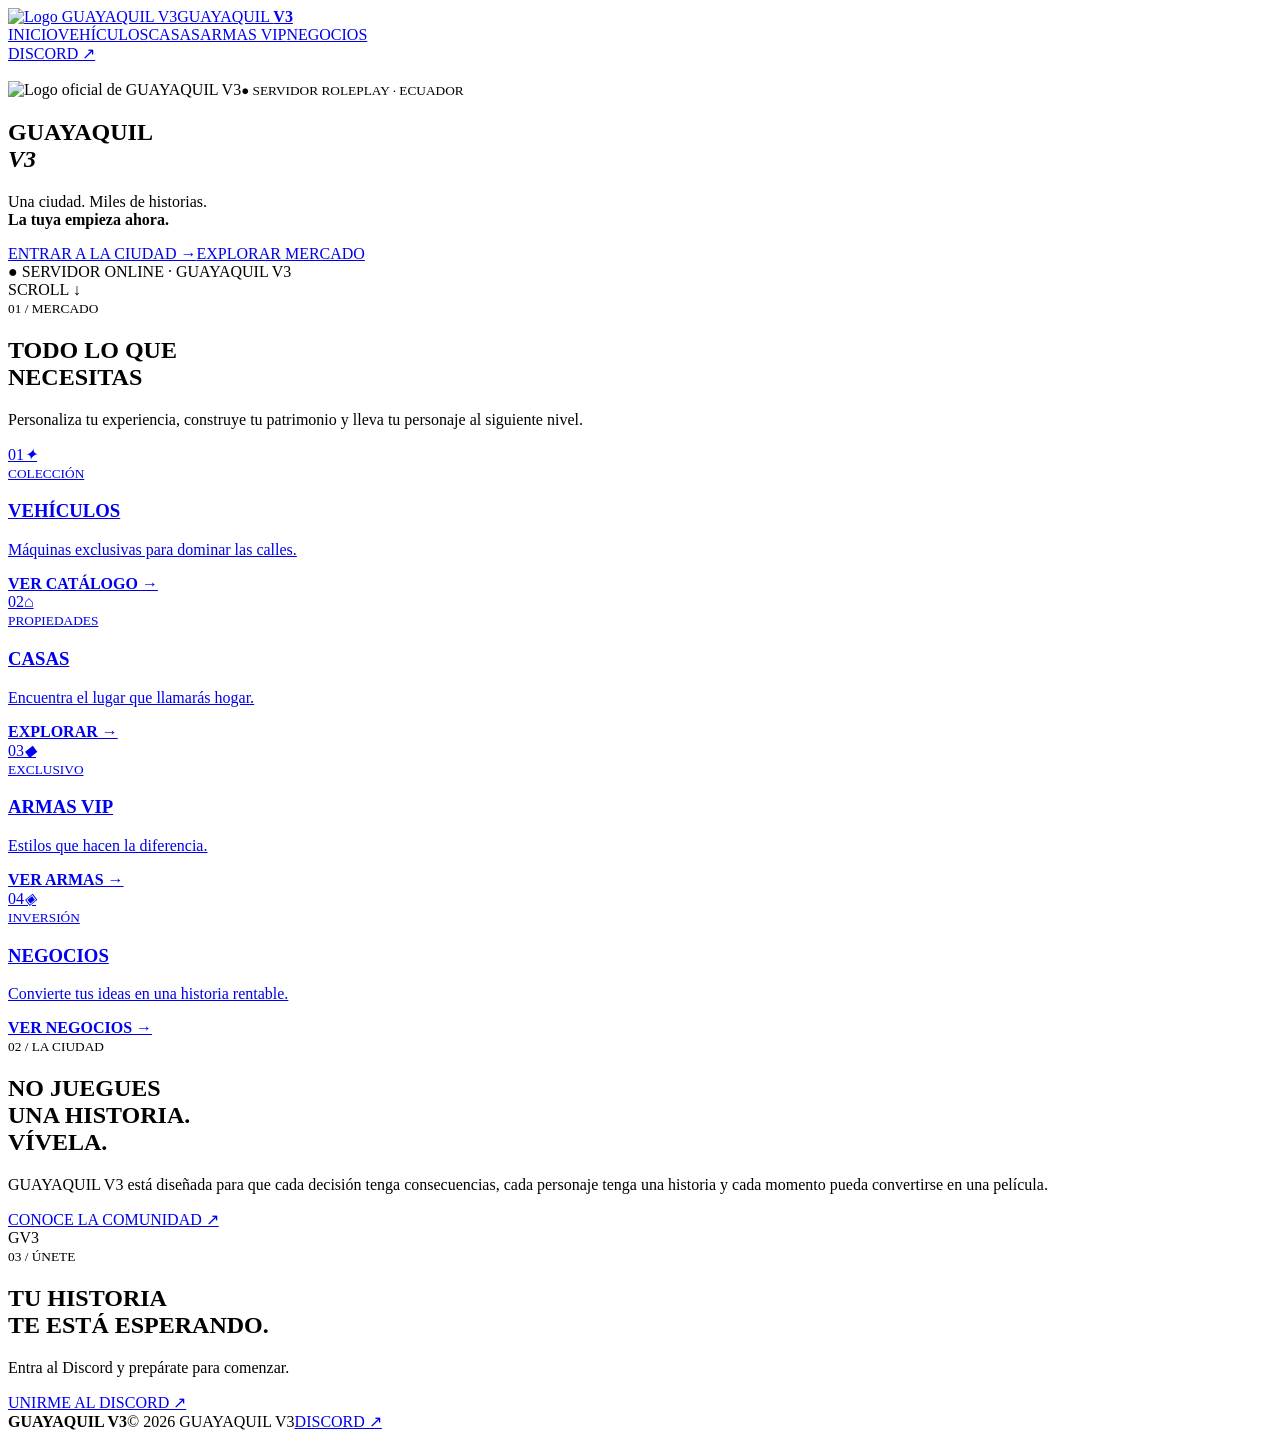
==== index.html @ 87df8e08 "Add files via upload" ====
<!doctype html><html lang="es"><head><meta charset="utf-8"><meta name="viewport" content="width=device-width,initial-scale=1"><title>GUAYAQUIL V3 — Tu historia comienza aquí</title><link rel="stylesheet" href="css/style.css"></head><body>
<header class="nav"><a class="logo" href="index.html"><img src="assets/guayaquilv3logo.png" alt="Logo GUAYAQUIL V3"><span>GUAYAQUIL <b>V3</b></span></a><nav><a class="active" href="index.html">INICIO</a><a href="vehiculos.html">VEHÍCULOS</a><a href="casas.html">CASAS</a><a href="armas-vip.html">ARMAS VIP</a><a href="negocios.html">NEGOCIOS</a></nav><a class="discord" href="https://discord.gg/Q2Tde4Y6R" target="_blank">DISCORD ↗</a></header>
<section class="hero"><img class="heroBanner" src="assets/guayaquil-rp-banner.gif" alt="" aria-hidden="true"><div class="grid"></div><div class="orb o1"></div><div class="orb o2"></div><div class="city"><i></i><i></i><i></i></div><div class="heroText"><img class="heroLogo" src="assets/guayaquilv3logo.png" alt="Logo oficial de GUAYAQUIL V3"><small>● SERVIDOR ROLEPLAY · ECUADOR</small><h1>GUAYAQUIL<br><em>V3</em></h1><p>Una ciudad. Miles de historias.<br><strong>La tuya empieza ahora.</strong></p><div><a class="btn pink" href="https://discord.gg/Q2Tde4Y6R" target="_blank">ENTRAR A LA CIUDAD →</a><a class="btn" href="#mercado">EXPLORAR MERCADO</a></div><label>● SERVIDOR ONLINE · GUAYAQUIL V3</label></div><span class="scroll">SCROLL ↓</span></section>
<section class="market" id="mercado"><small>01 / MERCADO</small><div class="title"><h2>TODO LO QUE<br><b>NECESITAS</b></h2><p>Personaliza tu experiencia, construye tu patrimonio y lleva tu personaje al siguiente nivel.</p></div><div class="cards">
<a class="card big" href="vehiculos.html"><span>01</span><i>✦</i><div><small>COLECCIÓN</small><h3>VEHÍCULOS</h3><p>Máquinas exclusivas para dominar las calles.</p><b>VER CATÁLOGO →</b></div></a>
<a class="card" href="casas.html"><span>02</span><i>⌂</i><div><small>PROPIEDADES</small><h3>CASAS</h3><p>Encuentra el lugar que llamarás hogar.</p><b>EXPLORAR →</b></div></a>
<a class="card" href="armas-vip.html"><span>03</span><i>◆</i><div><small>EXCLUSIVO</small><h3>ARMAS VIP</h3><p>Estilos que hacen la diferencia.</p><b>VER ARMAS →</b></div></a>
<a class="card" href="negocios.html"><span>04</span><i>◈</i><div><small>INVERSIÓN</small><h3>NEGOCIOS</h3><p>Convierte tus ideas en una historia rentable.</p><b>VER NEGOCIOS →</b></div></a></div></section>
<section class="story"><div><small>02 / LA CIUDAD</small><h2>NO JUEGUES<br><b>UNA HISTORIA.</b><br>VÍVELA.</h2><p>GUAYAQUIL V3 está diseñada para que cada decisión tenga consecuencias, cada personaje tenga una historia y cada momento pueda convertirse en una película.</p><a href="https://discord.gg/Q2Tde4Y6R" target="_blank">CONOCE LA COMUNIDAD ↗</a></div><div class="seal"><div>G<span>V3</span></div></div></section>
<section class="cta"><small>03 / ÚNETE</small><h2>TU HISTORIA<br><b>TE ESTÁ ESPERANDO.</b></h2><p>Entra al Discord y prepárate para comenzar.</p><a class="btn pink" href="https://discord.gg/Q2Tde4Y6R" target="_blank">UNIRME AL DISCORD ↗</a></section>
<footer><strong>GUAYAQUIL <b>V3</b></strong><span>© 2026 GUAYAQUIL V3</span><a href="https://discord.gg/Q2Tde4Y6R" target="_blank">DISCORD ↗</a></footer></body></html>
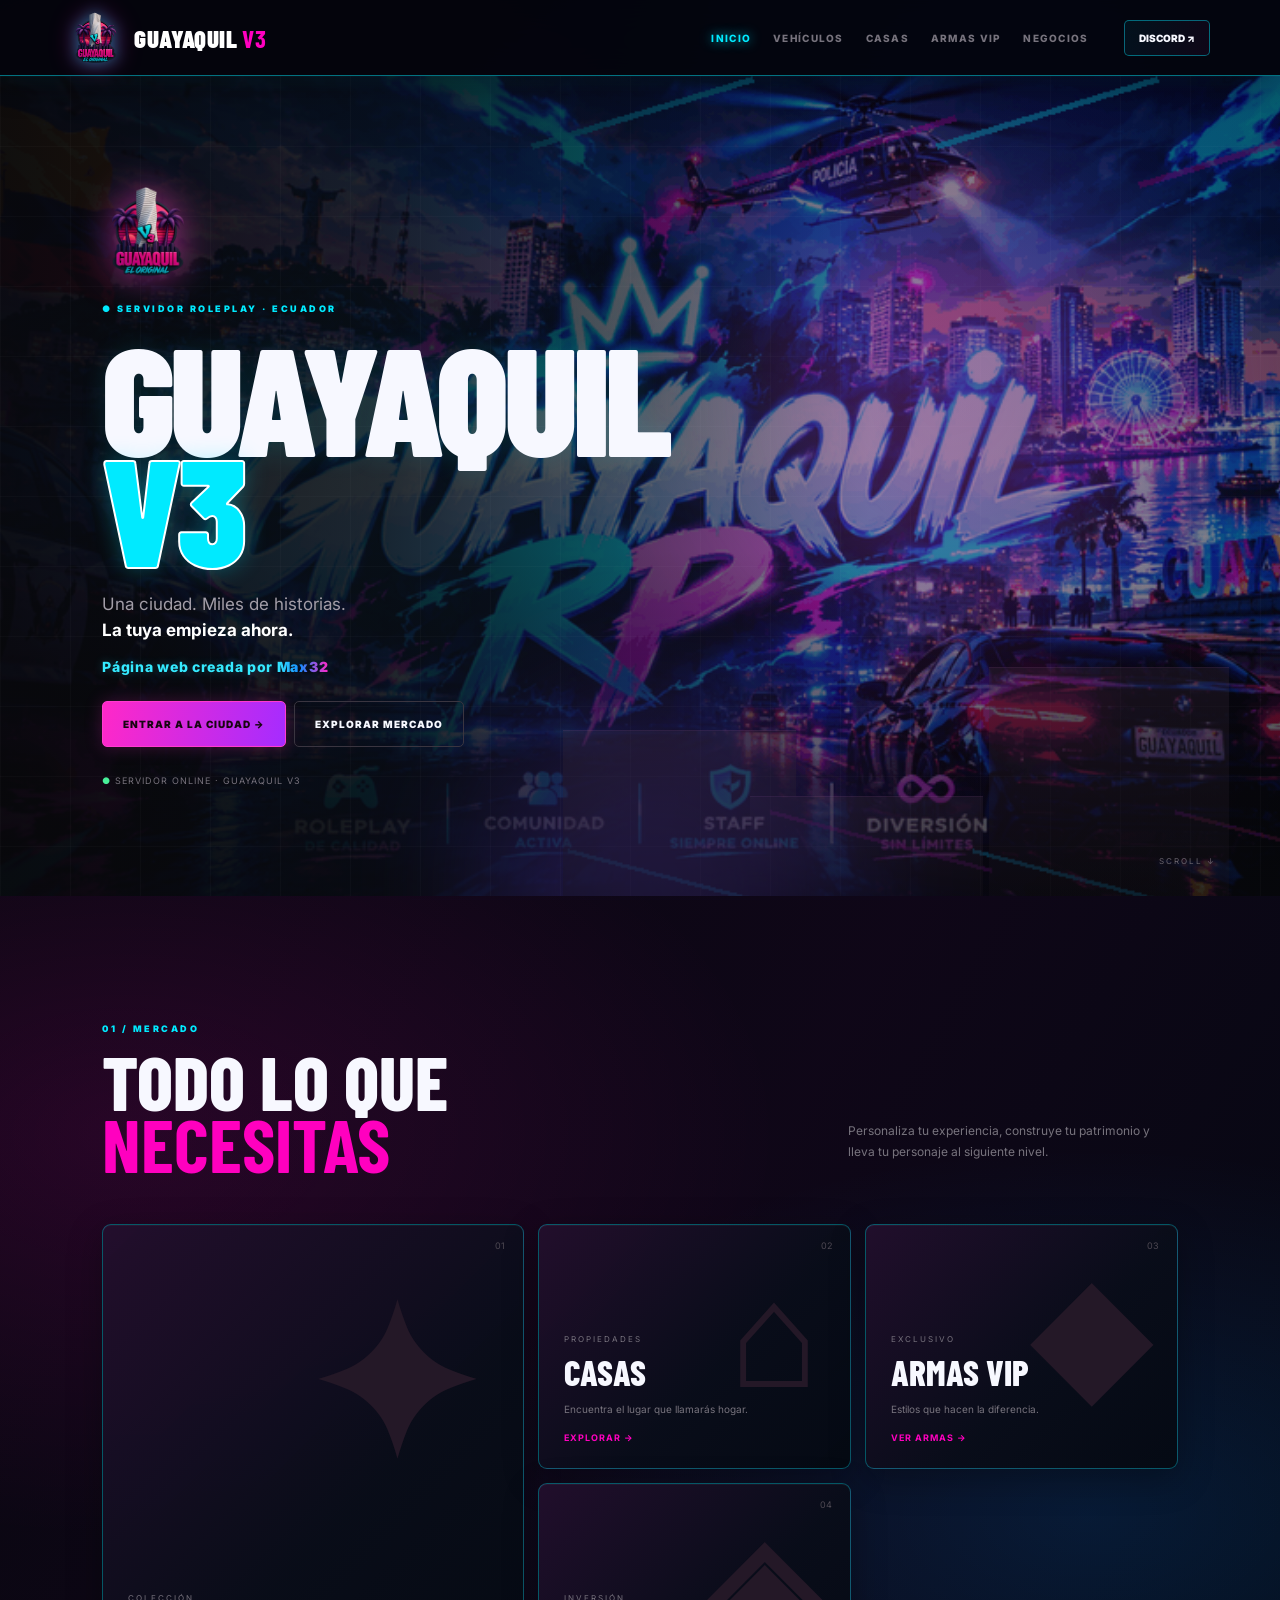
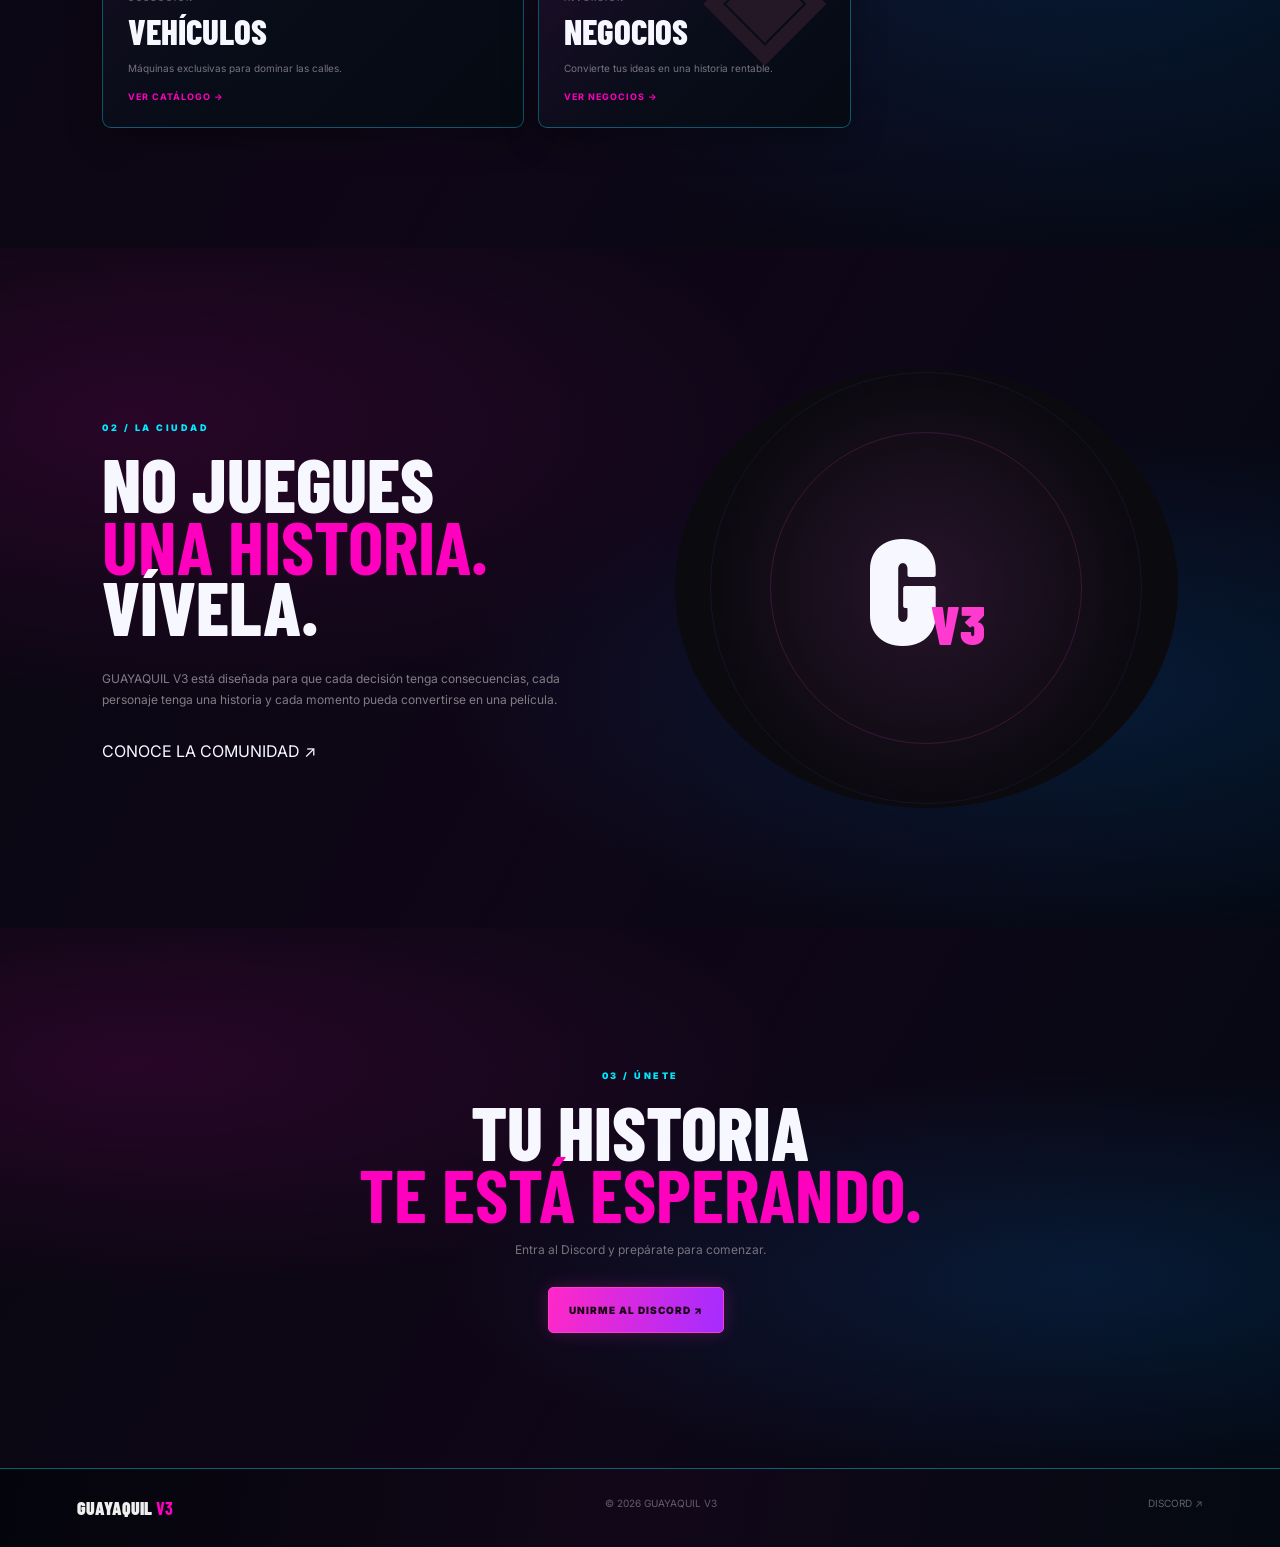
==== commit 1775ea80: "Add files via upload" ====
--- a/index.html
+++ b/index.html
@@ -1,6 +1,6 @@
 <!doctype html><html lang="es"><head><meta charset="utf-8"><meta name="viewport" content="width=device-width,initial-scale=1"><title>GUAYAQUIL V3 — Tu historia comienza aquí</title><link rel="stylesheet" href="css/style.css"></head><body>
 <header class="nav"><a class="logo" href="index.html"><img src="assets/guayaquilv3logo.png" alt="Logo GUAYAQUIL V3"><span>GUAYAQUIL <b>V3</b></span></a><nav><a class="active" href="index.html">INICIO</a><a href="vehiculos.html">VEHÍCULOS</a><a href="casas.html">CASAS</a><a href="armas-vip.html">ARMAS VIP</a><a href="negocios.html">NEGOCIOS</a></nav><a class="discord" href="https://discord.gg/Q2Tde4Y6R" target="_blank">DISCORD ↗</a></header>
-<section class="hero"><img class="heroBanner" src="assets/guayaquil-rp-banner.gif" alt="" aria-hidden="true"><div class="grid"></div><div class="orb o1"></div><div class="orb o2"></div><div class="city"><i></i><i></i><i></i></div><div class="heroText"><img class="heroLogo" src="assets/guayaquilv3logo.png" alt="Logo oficial de GUAYAQUIL V3"><small>● SERVIDOR ROLEPLAY · ECUADOR</small><h1>GUAYAQUIL<br><em>V3</em></h1><p>Una ciudad. Miles de historias.<br><strong>La tuya empieza ahora.</strong></p><div><a class="btn pink" href="https://discord.gg/Q2Tde4Y6R" target="_blank">ENTRAR A LA CIUDAD →</a><a class="btn" href="#mercado">EXPLORAR MERCADO</a></div><label>● SERVIDOR ONLINE · GUAYAQUIL V3</label></div><span class="scroll">SCROLL ↓</span></section>
+<section class="hero"><img class="heroBanner" src="assets/guayaquil-rp-banner.gif" alt="" aria-hidden="true"><div class="grid"></div><div class="orb o1"></div><div class="orb o2"></div><div class="city"><i></i><i></i><i></i></div><div class="heroText"><img class="heroLogo" src="assets/guayaquilv3logo.png" alt="Logo oficial de GUAYAQUIL V3"><small>● SERVIDOR ROLEPLAY · ECUADOR</small><h1>GUAYAQUIL<br><em>V3</em></h1><p>Una ciudad. Miles de historias.<br><strong>La tuya empieza ahora.</strong></p><div class="credit-max32">Página web creada por <span>Max32</span></div><div><a class="btn pink" href="https://discord.gg/Q2Tde4Y6R" target="_blank">ENTRAR A LA CIUDAD →</a><a class="btn" href="#mercado">EXPLORAR MERCADO</a></div><label>● SERVIDOR ONLINE · GUAYAQUIL V3</label></div><span class="scroll">SCROLL ↓</span></section>
 <section class="market" id="mercado"><small>01 / MERCADO</small><div class="title"><h2>TODO LO QUE<br><b>NECESITAS</b></h2><p>Personaliza tu experiencia, construye tu patrimonio y lleva tu personaje al siguiente nivel.</p></div><div class="cards">
 <a class="card big" href="vehiculos.html"><span>01</span><i>✦</i><div><small>COLECCIÓN</small><h3>VEHÍCULOS</h3><p>Máquinas exclusivas para dominar las calles.</p><b>VER CATÁLOGO →</b></div></a>
 <a class="card" href="casas.html"><span>02</span><i>⌂</i><div><small>PROPIEDADES</small><h3>CASAS</h3><p>Encuentra el lugar que llamarás hogar.</p><b>EXPLORAR →</b></div></a>
--- a/css/style.css
+++ b/css/style.css
@@ -0,0 +1,308 @@
+@import url('https://fonts.googleapis.com/css2?family=Barlow+Condensed:wght@600;700;800;900&family=Inter:wght@400;600;700;800&display=swap');
+*{box-sizing:border-box}
+body{margin:0;background:#08080b;color:#f5f2f7;font-family:Inter,Arial,sans-serif}
+a{text-decoration:none;color:inherit}
+.nav{height:80px;padding:0 6%;display:flex;align-items:center;gap:35px;position:sticky;top:0;z-index:20;background:#08080bdd;backdrop-filter:blur(18px);border-bottom:1px solid #211e26}
+.logo{display:flex;align-items:center;gap:10px;font:900 25px 'Barlow Condensed';margin-right:auto}
+.logo img{width:34px;height:34px;object-fit:contain;filter:drop-shadow(0 0 8px #ff3bcf66)}
+.logo b,h1 em,h2 b,.card b,.price b,.mprice b{color:#ff3bcf}
+.nav nav{display:flex;gap:27px}
+.nav nav a{font-size:10px;font-weight:800;letter-spacing:1.3px;color:#77737d}
+.nav nav a:hover,.nav nav .active{color:#fff}
+.discord{font-size:10px;font-weight:900;border:1px solid #39333d;border-radius:5px;padding:11px 14px}
+.discord:hover{border-color:#ff3bcf;color:#ff3bcf}
+.hero{height:calc(100vh - 80px);min-height:650px;position:relative;isolation:isolate;overflow:hidden;display:flex;align-items:center;padding:0 8%;background:radial-gradient(circle at 70% 45%,#30133d,transparent 35%),linear-gradient(120deg,#08080b,#100a14)}
+.grid{position:absolute;inset:0;z-index:2;pointer-events:none;background-image:linear-gradient(#ffffff05 1px,transparent 1px),linear-gradient(90deg,#ffffff05 1px,transparent 1px);background-size:70px 70px}
+.orb{position:absolute;border-radius:50%;filter:blur(80px);opacity:.22;z-index:2;pointer-events:none}
+.o1{width:400px;height:400px;background:#ff3bcf;right:10%;top:15%}
+.o2{width:350px;height:350px;background:#754cff;right:35%;bottom:-20%}
+.heroText{position:relative;z-index:5}
+.heroText>small,.market>small,.story small,.cta small,.head small{color:#ff3bcf;font-size:9px;font-weight:900;letter-spacing:2.5px}
+.heroLogo{display:block;width:92px;height:92px;object-fit:contain;margin:0 0 18px;filter:drop-shadow(0 0 18px #ff3bcf88);animation:logoFloat 4s ease-in-out infinite}
+.hero h1{font:900 clamp(90px,12vw,175px)/.72 'Barlow Condensed';letter-spacing:-5px;margin:25px 0}
+.hero h1 em{font-style:normal;color:transparent;-webkit-text-stroke:2px #fff}
+.hero p{color:#a29da7;font-size:17px;line-height:1.5;margin:30px 0}
+.hero p strong{color:#fff}
+.btn{display:inline-block;padding:16px 20px;border:1px solid #3a3540;border-radius:5px;font-size:10px;font-weight:900;letter-spacing:1px;margin-right:8px}
+.btn.pink{background:#ff3bcf;color:#170511;border-color:#ff3bcf;box-shadow:0 10px 35px #ff3bcf2a}
+.heroText label{display:block;margin-top:28px;color:#77727c;font-size:9px;letter-spacing:1px}
+.heroText label:first-letter{color:#48ef99}
+.scroll{position:absolute;right:5%;bottom:30px;z-index:3;color:#69646d;font-size:8px;letter-spacing:2px}
+.city{position:absolute;right:4%;bottom:0;width:52%;height:45%;z-index:2;opacity:.28;pointer-events:none}
+.city i{position:absolute;bottom:0;background:linear-gradient(#3d2d3e,#17131a);border-top:1px solid #6d456a}
+.city i:nth-child(1){left:0;width:35%;height:45%}
+.city i:nth-child(2){left:28%;width:35%;height:27%}
+.city i:nth-child(3){right:0;width:36%;height:62%}
+.heroBanner{position:absolute;inset:0;width:100%;height:100%;object-fit:cover;object-position:center center;z-index:0;opacity:.72;transform:scale(1.03);animation:bannerDrift 28s ease-in-out infinite alternate;pointer-events:none}
+.hero::after{content:"";position:absolute;inset:0;z-index:1;background:linear-gradient(90deg,rgba(8,8,11,.94) 0%,rgba(8,8,11,.78) 30%,rgba(8,8,11,.24) 68%,rgba(8,8,11,.34) 100%),linear-gradient(0deg,rgba(8,8,11,.58),transparent 42%,rgba(8,8,11,.14))}
+@keyframes bannerDrift{from{transform:scale(1.03) translate3d(0,0,0)}to{transform:scale(1.12) translate3d(-1.2%,.6%,0)}}
+@keyframes logoFloat{0%,100%{transform:translateY(0)}50%{transform:translateY(-6px)}}
+.market{padding:120px 8%}
+.title{display:flex;justify-content:space-between;align-items:end;margin:15px 0 50px}
+.title h2,.story h2,.cta h2{font:800 75px/.82 'Barlow Condensed';margin:0}
+.title p{max-width:330px;color:#77737d;font-size:12px;line-height:1.7}
+.cards{display:grid;grid-template-columns:1.35fr 1fr 1fr;grid-auto-rows:245px;gap:14px}
+.card{position:relative;overflow:hidden;border:1px solid #24212a;border-radius:9px;background:linear-gradient(135deg,#121117,#0b0a0f);padding:25px;transition:.25s}
+.card.big{grid-row:span 2}
+.card:hover{transform:translateY(-5px);border-color:#60455f}
+.card>span{position:absolute;right:18px;top:15px;color:#4d4852;font-size:9px}
+.card>i{position:absolute;right:10%;top:5%;font:900 150px 'Barlow Condensed';font-style:normal;color:#241827}
+.card.big>i{font-size:210px}
+.card div{position:absolute;bottom:23px;left:25px}
+.card div small{color:#77727d;font-size:8px;letter-spacing:2px}
+.card h3{font:800 35px 'Barlow Condensed';margin:5px 0}
+.card p{color:#77737d;font-size:10px;max-width:280px}
+.card b{font-size:9px;letter-spacing:1px}
+.story{padding:120px 8%;display:grid;grid-template-columns:1fr 1fr;gap:70px;align-items:center;background:#0b0a0f}
+.story h2{margin:18px 0}
+.story p{max-width:520px;color:#817c86;font-size:12px;line-height:1.8;margin:30px 0}
+.story>a{font-size:10px;font-weight:900;border-bottom:1px solid #3b3540;padding-bottom:8px}
+.seal{height:440px;display:flex;align-items:center;justify-content:center;border-radius:50%;background:radial-gradient(circle,#27142b,#0b0a0f 65%);position:relative}
+.seal:before,.seal:after{content:"";position:absolute;border:1px solid #ff3bcf2d;border-radius:50%}
+.seal:before{width:310px;height:310px}
+.seal:after{width:430px;height:430px;border-color:#754cff1c}
+.seal div{font:900 150px/.7 'Barlow Condensed';letter-spacing:-8px}
+.seal span{color:#ff3bcf;font-size:55px;letter-spacing:0}
+.cta{text-align:center;padding:135px 20px;position:relative;overflow:hidden}
+.cta h2{margin:18px 0}
+.cta p{color:#77737d;font-size:12px;margin-bottom:30px}
+footer{padding:28px 6%;border-top:1px solid #211e26;display:flex;justify-content:space-between;color:#625e67;font-size:10px}
+footer strong{font:900 18px 'Barlow Condensed';color:#eee}
+footer strong b{color:#ff3bcf}
+.head{padding:95px 8% 50px;background:radial-gradient(circle at 50% 0,#30143d,transparent 50%);border-bottom:1px solid #1e1b22}
+.head h1{font:900 90px 'Barlow Condensed';margin:15px 0 5px}
+.head p{color:#77737d;font-size:12px}
+.catalog{padding:40px 8% 100px}
+.back{font-size:10px;color:#77727d}
+.products{display:grid;grid-template-columns:repeat(3,minmax(0,1fr));gap:15px;margin-top:25px}
+.product{min-width:0;border:1px solid #24212a;background:#0e0d12;border-radius:8px;overflow:hidden;cursor:pointer;transition:.25s}
+.product:hover{transform:translateY(-4px);border-color:#60455f}
+/* Catálogo: GIF centrado y sin etiquetas encima de las armas */
+.prodArt{position:relative;isolation:isolate;overflow:hidden;width:100%;height:230px;display:flex;align-items:center;justify-content:center;padding:0;background:radial-gradient(circle,#28162c,#0d0c11);font:900 40px 'Barlow Condensed';text-align:center;color:#3f2441}
+.prodArt img.productImage{display:block;position:absolute;inset:0;z-index:1;width:100%;height:100%;min-width:0;min-height:0;max-width:100%;max-height:100%;padding:12px;object-fit:contain;object-position:center;background:transparent}
+.prodArt .artTag,.prodArt .artBrand{position:absolute;z-index:2;pointer-events:none;display:none}
+.prodArt b{color:#ff3bcf}
+.prodArt small{position:absolute;margin-top:-190px;margin-left:190px;font:700 7px Inter;color:#777;letter-spacing:2px}
+.artTag{display:inline-block;padding:5px 7px;background:#08080bc9;border:1px solid #ffffff20;border-radius:3px;color:#e9dce9;font:800 8px Inter,sans-serif;letter-spacing:1px}
+.artBrand{color:#aaa1b0;font:800 8px Inter,sans-serif;letter-spacing:1.5px;text-shadow:0 1px 6px #000}
+.artBrand b{color:#ff3bcf}
+.artPlaceholder{width:100%;height:100%;display:flex;flex-direction:column;align-items:center;justify-content:center;gap:8px;background:radial-gradient(circle,#28162c,#0d0c11)}
+.artSymbol{font:900 60px/.8 'Barlow Condensed';color:#f5f2f7;letter-spacing:-3px}
+.artSymbol span{color:#ff3bcf;font-size:28px}
+.artPlaceholder small{position:static;margin:0;color:#777;font:700 7px Inter,sans-serif;letter-spacing:2px}
+.no-image{background:radial-gradient(circle,#28162c,#0d0c11)}
+.prodInfo{padding:19px}
+.prodInfo>small{color:#ff3bcf;font-size:8px;font-weight:900;letter-spacing:2px}
+.prodInfo h3{font:800 25px/1 'Barlow Condensed';min-height:48px}
+.prodInfo p{color:#77737d;font-size:10px;line-height:1.5;min-height:30px}
+.prodInfo>strong{font-size:9px;letter-spacing:1px}
+.price{font-size:19px}
+.price s{color:#55515d;font-size:13px;margin-right:7px}
+.modal{position:fixed;inset:0;z-index:100;display:flex;align-items:center;justify-content:center}
+.hidden{display:none}
+.shade{position:absolute;inset:0;background:#000d;backdrop-filter:blur(10px)}
+.modalBox{position:relative;z-index:2;width:min(850px,92%);display:grid;grid-template-columns:1fr 1fr;background:#111016;border:1px solid #38313c;border-radius:10px;overflow:hidden}
+.modalBox>div:last-child{padding:45px}
+.modalArt{position:relative;isolation:isolate;overflow:hidden;min-width:0;min-height:400px;display:flex;align-items:center;justify-content:center;font:900 130px 'Barlow Condensed';color:#3e2140;background:radial-gradient(circle,#29152e,#0d0c11)}
+.modalArt img.modalProductImage{display:block;position:absolute;inset:0;z-index:1;width:100%;height:100%;min-width:0;min-height:400px;max-width:100%;padding:20px;object-fit:contain;object-position:center;background:transparent}
+.modalArt .artTag,.modalArt .artBrand{display:none!important}
+.modalArt span{color:#ff3bcf;font-size:50px}
+.modalBox h2{font:800 40px/1 'Barlow Condensed'}
+.modalBox p{color:#88828c;font-size:12px;line-height:1.7}
+.mprice{font-size:23px}
+.mprice s{color:#55515d;font-size:14px;margin-right:8px}
+.modalBox button{position:absolute;right:12px;top:12px;border:1px solid #48404c;background:#111;color:#fff;border-radius:50%;width:32px;height:32px;font-size:20px}
+@media(max-width:900px){.nav nav{display:none}.cards,.products{grid-template-columns:repeat(2,minmax(0,1fr))}.card.big{grid-row:auto}.story{grid-template-columns:1fr}.seal{display:none}}
+@media(max-width:700px){.heroBanner{object-position:58% center;opacity:.55}.hero::after{background:linear-gradient(90deg,rgba(8,8,11,.90),rgba(8,8,11,.55)),linear-gradient(0deg,rgba(8,8,11,.65),transparent)}}
+@media(max-width:600px){.nav .logo{font-size:21px}.nav .logo img{width:29px;height:29px}.hero{padding:0 7%}.hero h1{font-size:82px;margin-top:18px}.heroLogo{width:72px;height:72px;margin-bottom:12px}.hero .heroLogo{width:108px;height:108px;margin-bottom:14px}.market,.story{padding:80px 6%}.title{display:block}.title h2,.story h2,.cta h2{font-size:57px}.cards,.products{grid-template-columns:1fr}.head{padding:70px 6% 40px}.head h1{font-size:70px}.catalog{padding:35px 6% 70px}.modalBox{grid-template-columns:1fr}.modalArt,.modalArt img.modalProductImage{min-height:220px}.modalBox>div:last-child{padding:28px}footer{flex-direction:column;gap:12px;text-align:center}}
+@media(prefers-reduced-motion:reduce){.heroBanner,.heroLogo{animation:none;transform:none}}
+
+
+/* =========================================================
+   GUAYAQUIL V3 — TEMA NEÓN CINEMATOGRÁFICO
+   Overrides visuales: conserva catálogo, tarjetas y funciones.
+   ========================================================= */
+:root{
+  --gv3-cyan:#00eaff;
+  --gv3-blue:#168bff;
+  --gv3-pink:#ff28c8;
+  --gv3-violet:#702cff;
+  --gv3-bg:#05070d;
+  --gv3-panel:rgba(10,13,25,.88);
+}
+html{background:var(--gv3-bg);scroll-behavior:smooth}
+body{
+  background:
+    radial-gradient(ellipse at 50% -12%,rgba(112,44,255,.25),transparent 46%),
+    radial-gradient(ellipse at 92% 22%,rgba(0,234,255,.09),transparent 32%),
+    radial-gradient(ellipse at 4% 54%,rgba(255,40,200,.08),transparent 34%),
+    #05070d;
+  color:#f7f8ff;
+}
+body:before{
+  content:"";position:fixed;inset:0;z-index:-1;pointer-events:none;
+  background:linear-gradient(120deg,transparent 0 42%,rgba(0,234,255,.025) 50%,transparent 58%),
+             repeating-linear-gradient(0deg,rgba(255,255,255,.012) 0 1px,transparent 1px 4px);
+}
+.nav{
+  min-height:78px;height:auto;padding:12px 5.5%;
+  background:rgba(4,6,13,.88);border-bottom:1px solid rgba(0,234,255,.25);
+  box-shadow:0 8px 32px rgba(0,0,0,.28),0 1px 18px rgba(0,234,255,.04);
+}
+.logo{gap:11px;font-size:25px;letter-spacing:.4px}
+.logo img{
+  width:43px;height:43px;object-fit:contain;filter:drop-shadow(0 0 8px rgba(0,234,255,.32)) drop-shadow(0 0 12px rgba(255,40,200,.18));
+}
+.logo b,h1 em,h2 b,.card b,.price b,.mprice b{color:var(--gv3-pink)}
+.nav nav{gap:clamp(12px,1.7vw,27px)}
+.nav nav a{transition:color .2s ease,text-shadow .2s ease}
+.nav nav a:hover,.nav nav .active{color:var(--gv3-cyan);text-shadow:0 0 12px rgba(0,234,255,.55)}
+.discord,.btn{transition:all .2s ease}
+.discord{border-color:rgba(0,234,255,.42);background:linear-gradient(110deg,rgba(0,234,255,.06),rgba(255,40,200,.05))}
+.discord:hover{border-color:var(--gv3-pink);color:var(--gv3-pink);box-shadow:0 0 18px rgba(255,40,200,.18)}
+.hero{
+  background-color:#05070d;
+  background-image:radial-gradient(ellipse at 70% 35%,rgba(0,105,255,.22),transparent 38%),radial-gradient(ellipse at 80% 65%,rgba(255,40,200,.18),transparent 35%);
+}
+.hero:after{pointer-events:none}
+.heroText h1{ text-shadow:0 0 26px rgba(0,234,255,.12) }
+.heroText h1 em{color:var(--gv3-cyan);text-shadow:0 0 24px rgba(0,234,255,.32)}
+.head{
+  position:relative;isolation:isolate;overflow:hidden;
+  background:
+    radial-gradient(ellipse at 52% 0%,rgba(112,44,255,.24),transparent 52%),
+    linear-gradient(110deg,rgba(0,234,255,.035),transparent 42%,rgba(255,40,200,.045));
+  border-bottom:1px solid rgba(0,234,255,.22);
+}
+.head:after{
+  content:"";position:absolute;inset:0;z-index:-1;pointer-events:none;
+  background:linear-gradient(105deg,transparent 20%,rgba(0,234,255,.045) 50%,transparent 78%);
+}
+.head small,.heroText small,.market small,.title small,.story small,.cta small{color:var(--gv3-cyan)}
+.catalog{position:relative}
+.back{color:var(--gv3-cyan);transition:color .2s ease}
+.back:hover{color:var(--gv3-pink)}
+.products .product,.cards .card{
+  background:linear-gradient(145deg,rgba(16,18,31,.96),rgba(8,10,18,.96));
+  border:1px solid rgba(156,176,210,.28);
+  box-shadow:0 8px 28px rgba(0,0,0,.16);
+  transition:transform .22s ease,border-color .22s ease,box-shadow .22s ease;
+}
+.products .product:hover,.cards .card:hover{
+  transform:translateY(-4px);border-color:rgba(0,234,255,.7);
+  box-shadow:0 12px 34px rgba(0,0,0,.3),0 0 22px rgba(0,234,255,.09),0 0 20px rgba(255,40,200,.05);
+}
+.prodArt,.modalArt{
+  background:radial-gradient(ellipse at 50% 35%,rgba(0,119,255,.14),transparent 52%),linear-gradient(120deg,#0a0d18,#151020 55%,#0a0c14);
+}
+.prodInfo small,.artTag{color:var(--gv3-cyan)}
+.price b,.mprice b{color:var(--gv3-pink)}
+.viewProduct{color:var(--gv3-cyan)}
+footer{
+  background:rgba(3,5,11,.92);border-top:1px solid rgba(0,234,255,.22);
+}
+footer strong b{color:var(--gv3-pink)}
+.modalBox{background:linear-gradient(140deg,#101321,#090a11);border-color:rgba(0,234,255,.32);box-shadow:0 0 45px rgba(0,0,0,.45),0 0 25px rgba(0,234,255,.08)}
+.modalBox button:hover{border-color:var(--gv3-pink);color:var(--gv3-pink)}
+.btn.pink{background:linear-gradient(100deg,#ff28c8,#a52cff);box-shadow:0 0 18px rgba(255,40,200,.22)}
+.btn.pink:hover{filter:brightness(1.12);transform:translateY(-1px)}
+@media(max-width:900px){
+  .nav{padding:12px 4%}
+  .nav .logo img{width:37px;height:37px}
+}
+@media(max-width:600px){
+  .nav .logo{font-size:20px;gap:8px}
+  .nav .logo img{width:34px;height:34px}
+}
+
+
+/* GUAYAQUIL V3 — FONDO GLOBAL INTENSO + LOGO VISIBLE */
+:root{
+ --gv3-cyan:#00eaff;--gv3-blue:#087cff;--gv3-pink:#ff00bf;
+ --gv3-purple:#6515a8;--gv3-black:#05050a;
+}
+html,body{min-height:100%;background:#05050a!important}
+body{
+ background:
+  radial-gradient(ellipse at 80% 10%,rgba(0,117,255,.22),transparent 42%),
+  radial-gradient(ellipse at 15% 28%,rgba(255,0,191,.18),transparent 38%),
+  radial-gradient(ellipse at 55% 72%,rgba(82,0,150,.2),transparent 45%),
+  linear-gradient(135deg,#05050a 0%,#100819 45%,#050a15 75%,#07050b 100%)!important;
+ background-attachment:fixed!important;
+}
+body:before{
+ content:"";position:fixed;inset:0;z-index:0;pointer-events:none;
+ opacity:.55;
+ background:
+  linear-gradient(115deg,transparent 0 35%,rgba(0,234,255,.055) 47%,transparent 58%),
+  repeating-linear-gradient(0deg,rgba(255,255,255,.018) 0 1px,transparent 1px 5px);
+}
+body>*{position:relative;z-index:1}
+.nav{
+ min-height:76px;height:auto;padding:10px 5.5%;
+ background:rgba(4,5,12,.94)!important;
+ border-bottom:1px solid rgba(0,234,255,.48)!important;
+ box-shadow:0 5px 35px rgba(0,0,0,.45),0 1px 20px rgba(0,234,255,.09)!important;
+}
+.nav .logo{display:flex!important;align-items:center!important;gap:12px!important;flex-shrink:0}
+.nav .logo img{
+ display:block!important;visibility:visible!important;opacity:1!important;
+ width:52px!important;height:52px!important;min-width:52px;object-fit:contain!important;
+ filter:drop-shadow(0 0 8px rgba(0,234,255,.45)) drop-shadow(0 0 12px rgba(255,0,191,.35))!important;
+}
+.nav .logo span{display:inline-block!important;white-space:nowrap;color:#fff!important}
+.nav .logo span b{color:var(--gv3-pink)!important}
+.nav nav a:hover,.nav nav .active{color:var(--gv3-cyan)!important;text-shadow:0 0 12px rgba(0,234,255,.8)!important}
+.hero,.head,.market,.story,.cta,.catalog{
+ background-color:transparent!important;
+}
+.hero{
+ background:
+  radial-gradient(ellipse at 78% 35%,rgba(0,126,255,.27),transparent 38%),
+  radial-gradient(ellipse at 68% 75%,rgba(255,0,191,.2),transparent 38%),
+  linear-gradient(120deg,#06060c,#13091c 54%,#050b16)!important;
+}
+.hero:before,.hero:after{pointer-events:none}
+.head{
+ background:
+  radial-gradient(ellipse at 50% 0%,rgba(106,22,173,.38),transparent 58%),
+  linear-gradient(110deg,rgba(0,234,255,.10),rgba(255,0,191,.10))!important;
+ border-bottom:1px solid rgba(0,234,255,.42)!important;
+}
+.market,.story,.cta{
+ position:relative;
+ background:
+  radial-gradient(ellipse at 10% 25%,rgba(255,0,191,.12),transparent 40%),
+  radial-gradient(ellipse at 85% 65%,rgba(0,140,255,.14),transparent 42%),
+  linear-gradient(120deg,rgba(9,7,17,.94),rgba(16,7,25,.94),rgba(4,9,19,.94))!important;
+}
+.products .product,.cards .card{
+ background:
+  linear-gradient(135deg,rgba(35,15,45,.94),rgba(9,13,25,.97) 58%,rgba(5,10,19,.98))!important;
+ border:1px solid rgba(0,234,255,.34)!important;
+ box-shadow:inset 0 1px rgba(255,255,255,.04),0 10px 35px rgba(0,0,0,.3)!important;
+}
+.products .product:hover,.cards .card:hover{
+ border-color:var(--gv3-pink)!important;
+ box-shadow:0 0 0 1px rgba(255,0,191,.14),0 12px 36px rgba(0,0,0,.4),0 0 25px rgba(0,234,255,.13)!important;
+}
+.prodArt,.modalArt{
+ background:
+  radial-gradient(ellipse at 50% 40%,rgba(0,234,255,.18),transparent 48%),
+  linear-gradient(125deg,#11101d,#24102d 52%,#08111f)!important;
+}
+footer{
+ background:linear-gradient(100deg,rgba(4,5,12,.98),rgba(18,7,25,.98),rgba(4,10,18,.98))!important;
+ border-top:1px solid rgba(0,234,255,.4)!important;
+}
+@media(max-width:700px){
+ .nav .logo img{width:40px!important;height:40px!important;min-width:40px}
+ .nav{gap:12px;flex-wrap:wrap}
+ .nav nav{flex-wrap:wrap}
+}
+
+
+/* Crédito de autoría en el hero de Inicio */
+.heroText .credit-max32{display:block;margin:-16px 0 24px;color:#35eaff;font-size:14px;line-height:1.4;font-weight:800;letter-spacing:.7px;text-shadow:0 0 10px rgba(53,234,255,.28)}
+.heroText .credit-max32 span{display:inline-block;background:linear-gradient(90deg,#35eaff 0%,#168bff 45%,#ff28c8 100%);-webkit-background-clip:text;background-clip:text;color:transparent;font-weight:900;text-shadow:none}
+@media(max-width:600px){.heroText .credit-max32{font-size:12px;margin:-12px 0 20px}}
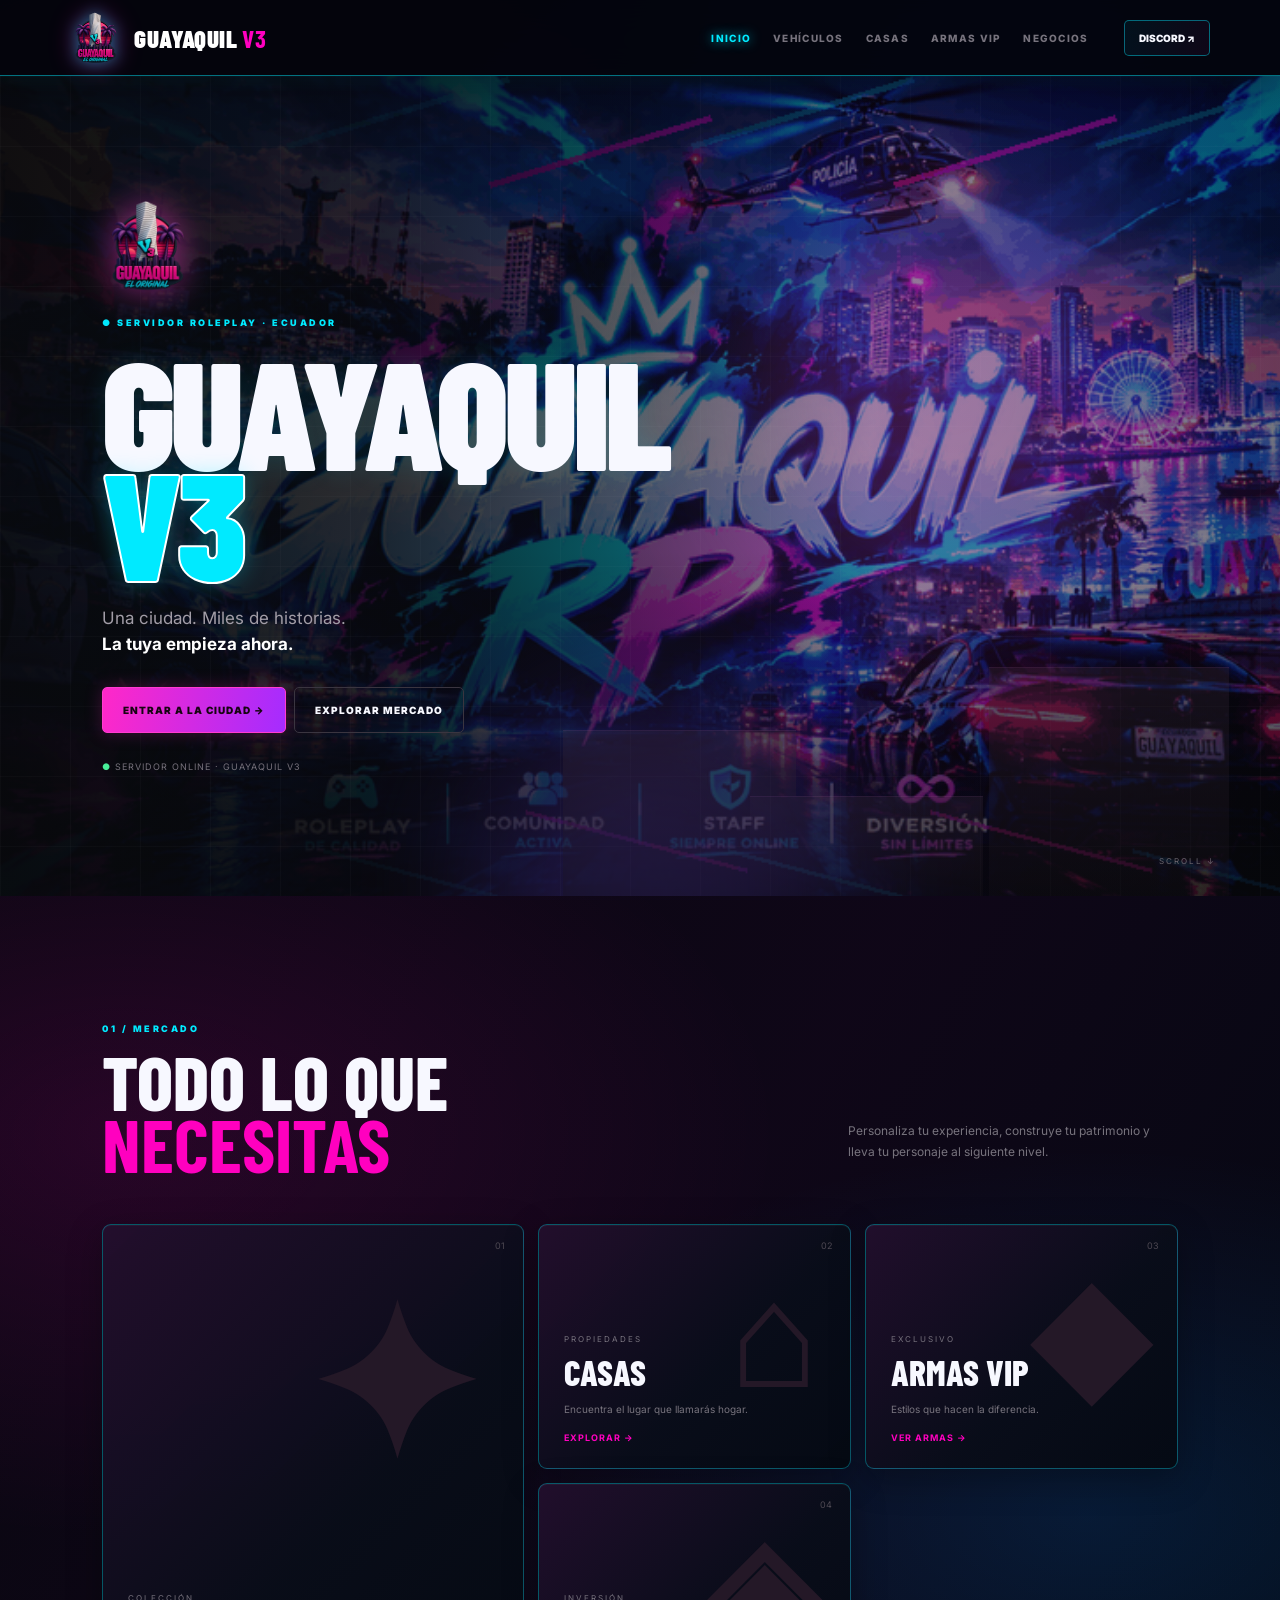
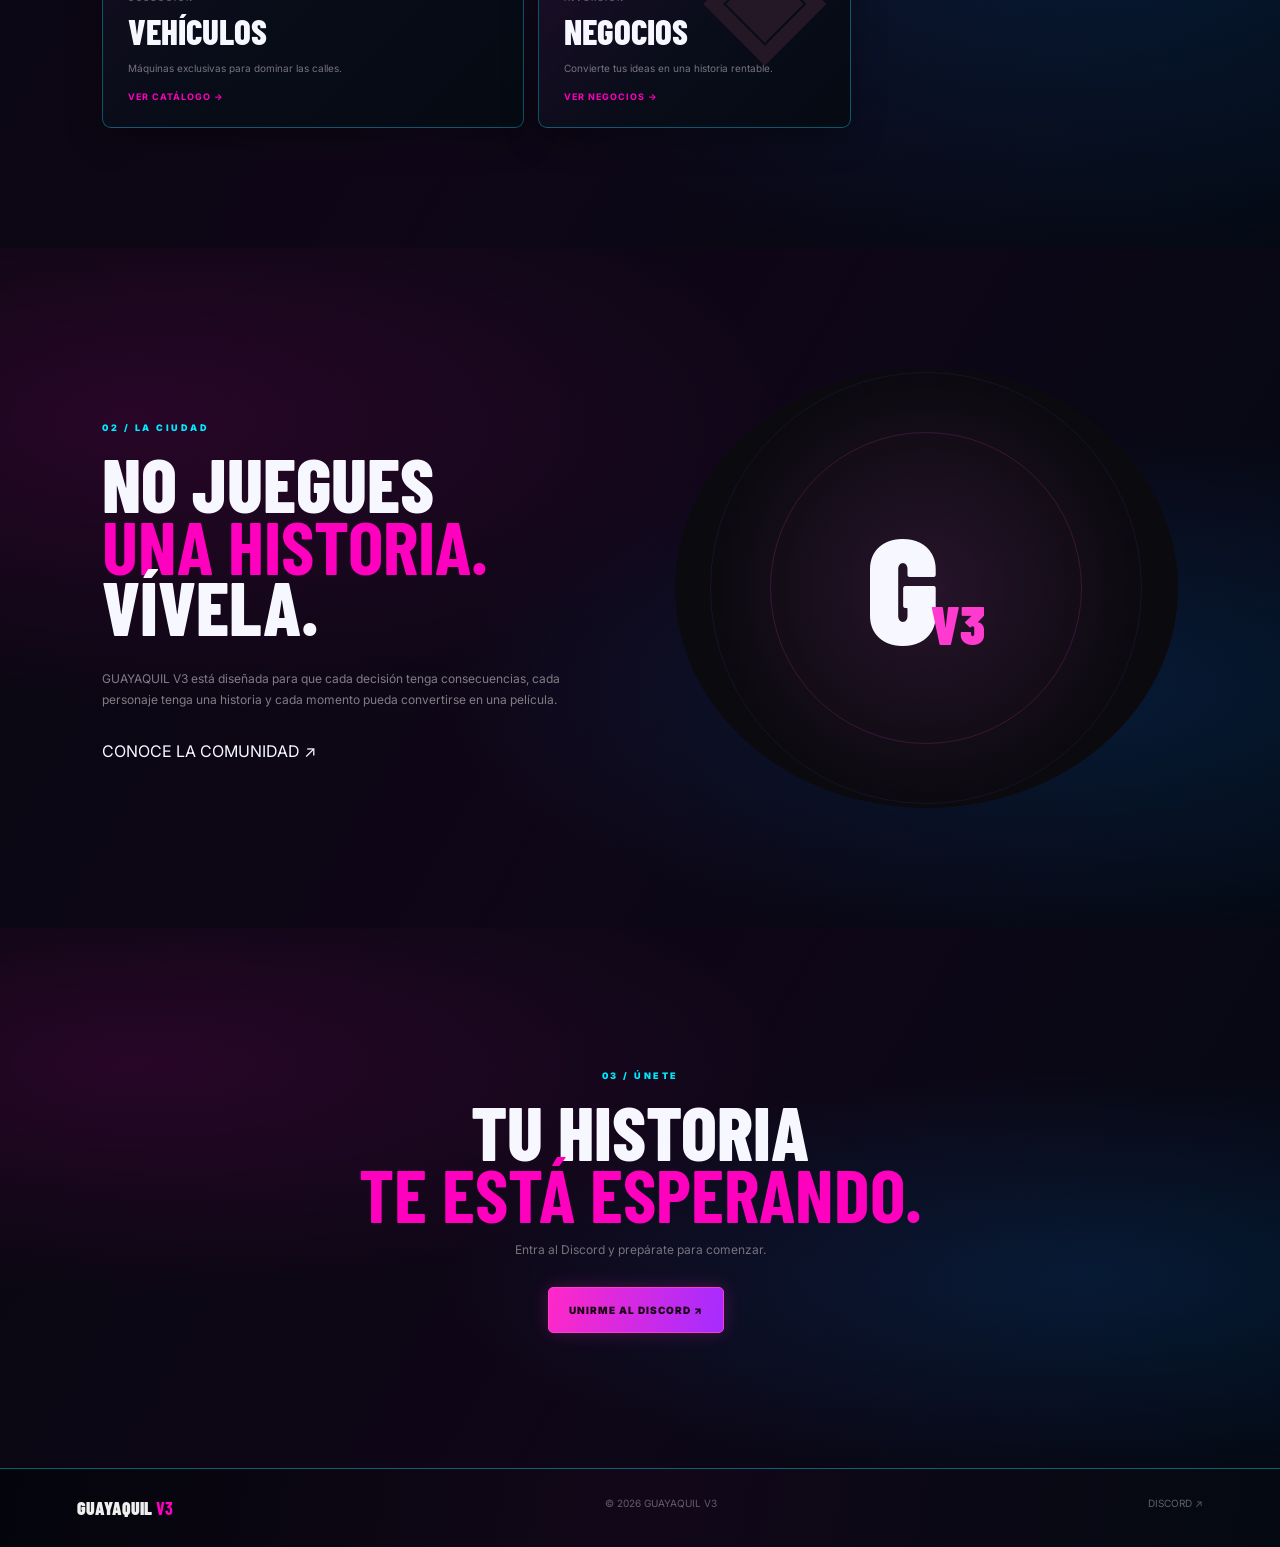
==== commit 2b677529: "Add files via upload" ====
--- a/index.html
+++ b/index.html
@@ -1,6 +1,6 @@
 <!doctype html><html lang="es"><head><meta charset="utf-8"><meta name="viewport" content="width=device-width,initial-scale=1"><title>GUAYAQUIL V3 — Tu historia comienza aquí</title><link rel="stylesheet" href="css/style.css"></head><body>
 <header class="nav"><a class="logo" href="index.html"><img src="assets/guayaquilv3logo.png" alt="Logo GUAYAQUIL V3"><span>GUAYAQUIL <b>V3</b></span></a><nav><a class="active" href="index.html">INICIO</a><a href="vehiculos.html">VEHÍCULOS</a><a href="casas.html">CASAS</a><a href="armas-vip.html">ARMAS VIP</a><a href="negocios.html">NEGOCIOS</a></nav><a class="discord" href="https://discord.gg/Q2Tde4Y6R" target="_blank">DISCORD ↗</a></header>
-<section class="hero"><img class="heroBanner" src="assets/guayaquil-rp-banner.gif" alt="" aria-hidden="true"><div class="grid"></div><div class="orb o1"></div><div class="orb o2"></div><div class="city"><i></i><i></i><i></i></div><div class="heroText"><img class="heroLogo" src="assets/guayaquilv3logo.png" alt="Logo oficial de GUAYAQUIL V3"><small>● SERVIDOR ROLEPLAY · ECUADOR</small><h1>GUAYAQUIL<br><em>V3</em></h1><p>Una ciudad. Miles de historias.<br><strong>La tuya empieza ahora.</strong></p><div class="credit-max32">Página web creada por <span>Max32</span></div><div><a class="btn pink" href="https://discord.gg/Q2Tde4Y6R" target="_blank">ENTRAR A LA CIUDAD →</a><a class="btn" href="#mercado">EXPLORAR MERCADO</a></div><label>● SERVIDOR ONLINE · GUAYAQUIL V3</label></div><span class="scroll">SCROLL ↓</span></section>
+<section class="hero"><img class="heroBanner" src="assets/guayaquil-rp-banner.gif" alt="" aria-hidden="true"><div class="grid"></div><div class="orb o1"></div><div class="orb o2"></div><div class="city"><i></i><i></i><i></i></div><div class="heroText"><img class="heroLogo" src="assets/guayaquilv3logo.png" alt="Logo oficial de GUAYAQUIL V3"><small>● SERVIDOR ROLEPLAY · ECUADOR</small><h1>GUAYAQUIL<br><em>V3</em></h1><p>Una ciudad. Miles de historias.<br><strong>La tuya empieza ahora.</strong></p><div><a class="btn pink" href="https://cfx.re/join/gaa9gjq">ENTRAR A LA CIUDAD →</a><a class="btn" href="#mercado">EXPLORAR MERCADO</a></div><label>● SERVIDOR ONLINE · GUAYAQUIL V3</label></div><span class="scroll">SCROLL ↓</span></section>
 <section class="market" id="mercado"><small>01 / MERCADO</small><div class="title"><h2>TODO LO QUE<br><b>NECESITAS</b></h2><p>Personaliza tu experiencia, construye tu patrimonio y lleva tu personaje al siguiente nivel.</p></div><div class="cards">
 <a class="card big" href="vehiculos.html"><span>01</span><i>✦</i><div><small>COLECCIÓN</small><h3>VEHÍCULOS</h3><p>Máquinas exclusivas para dominar las calles.</p><b>VER CATÁLOGO →</b></div></a>
 <a class="card" href="casas.html"><span>02</span><i>⌂</i><div><small>PROPIEDADES</small><h3>CASAS</h3><p>Encuentra el lugar que llamarás hogar.</p><b>EXPLORAR →</b></div></a>
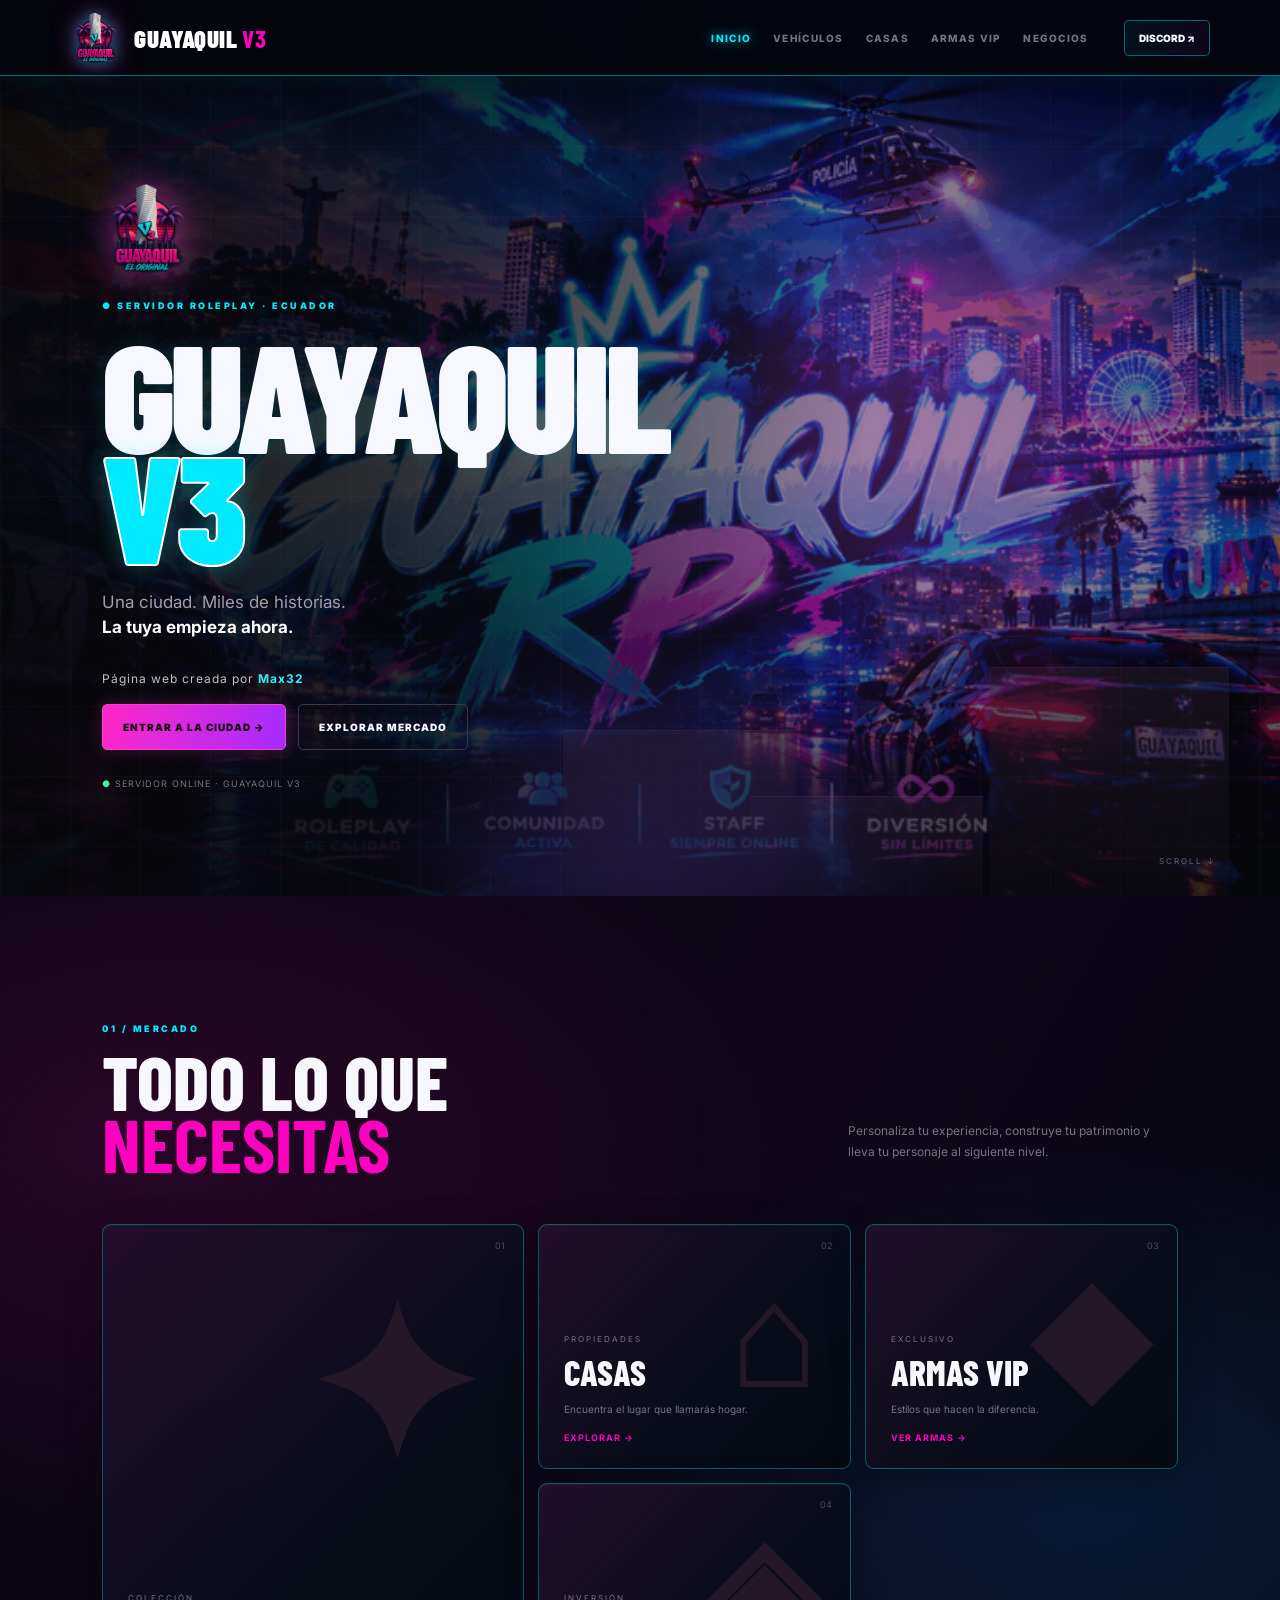
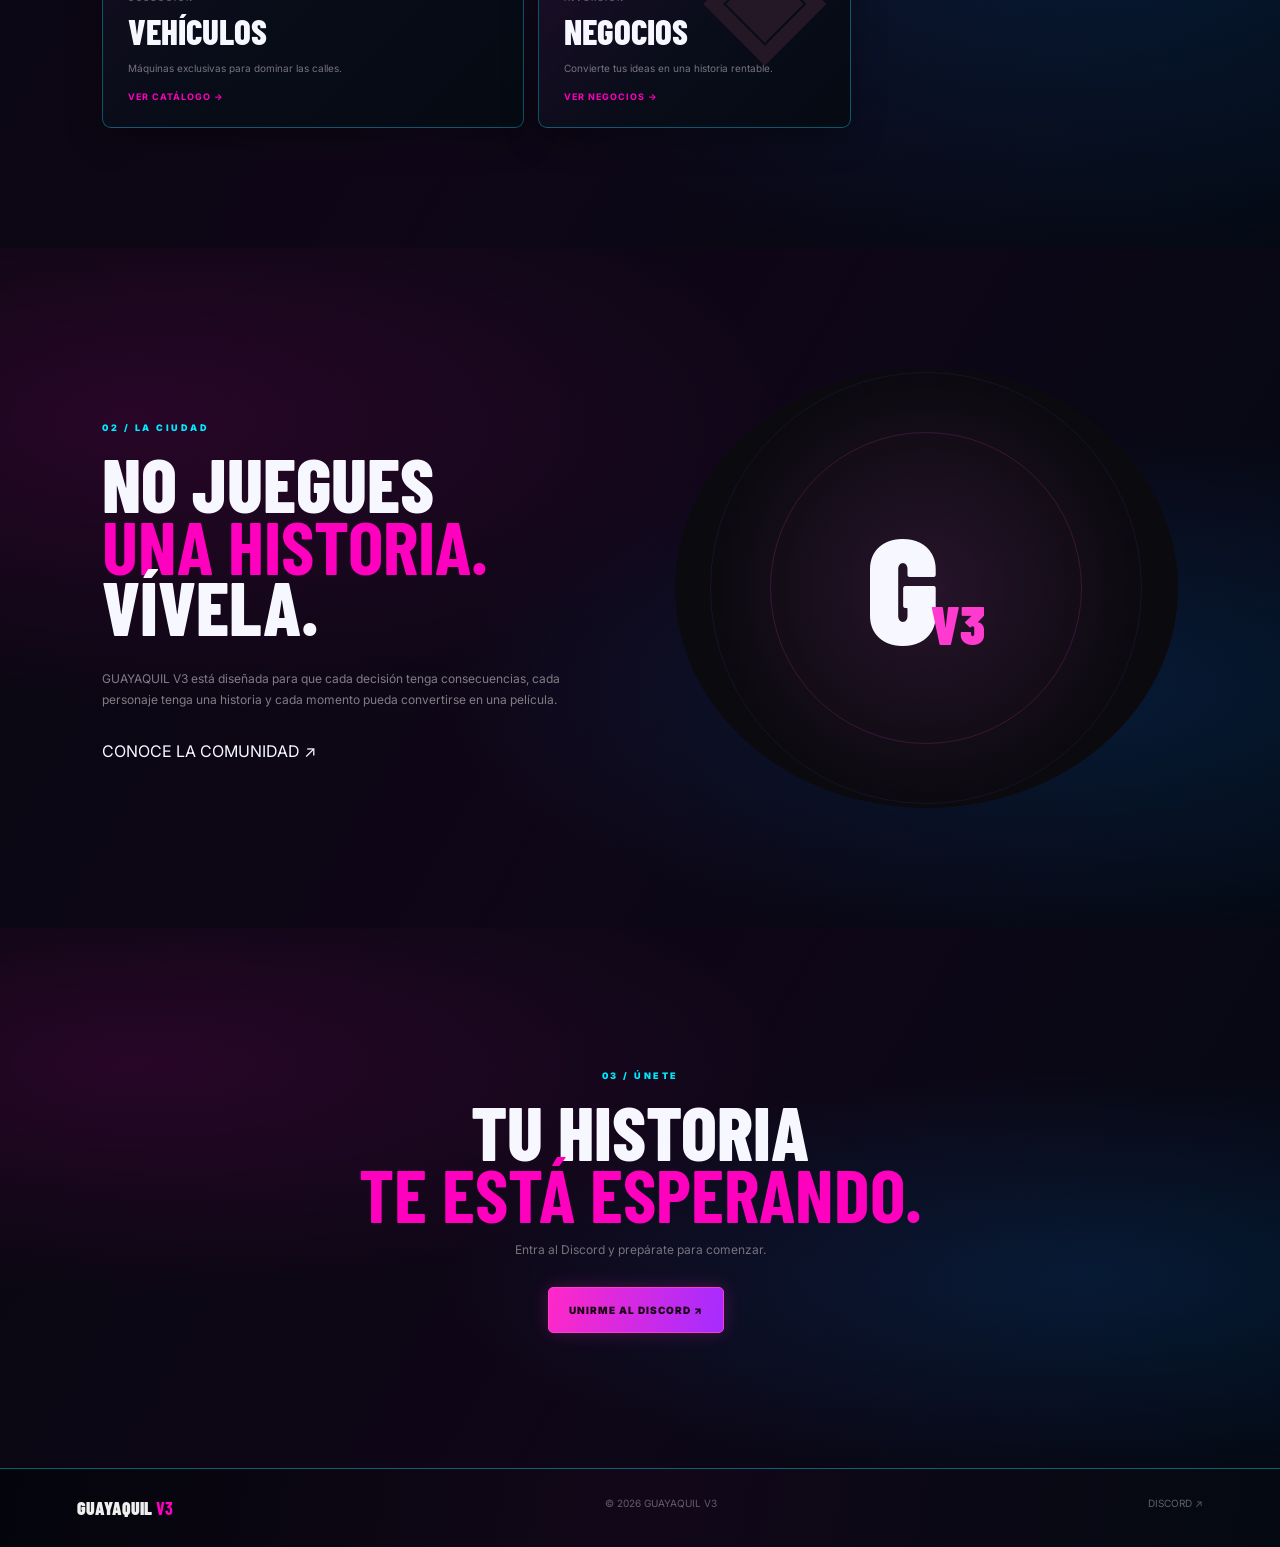
==== commit 558b2840: "Add files via upload" ====
--- a/index.html
+++ b/index.html
@@ -1,11 +1,181 @@
-<!doctype html><html lang="es"><head><meta charset="utf-8"><meta name="viewport" content="width=device-width,initial-scale=1"><title>GUAYAQUIL V3 — Tu historia comienza aquí</title><link rel="stylesheet" href="css/style.css"></head><body>
-<header class="nav"><a class="logo" href="index.html"><img src="assets/guayaquilv3logo.png" alt="Logo GUAYAQUIL V3"><span>GUAYAQUIL <b>V3</b></span></a><nav><a class="active" href="index.html">INICIO</a><a href="vehiculos.html">VEHÍCULOS</a><a href="casas.html">CASAS</a><a href="armas-vip.html">ARMAS VIP</a><a href="negocios.html">NEGOCIOS</a></nav><a class="discord" href="https://discord.gg/Q2Tde4Y6R" target="_blank">DISCORD ↗</a></header>
-<section class="hero"><img class="heroBanner" src="assets/guayaquil-rp-banner.gif" alt="" aria-hidden="true"><div class="grid"></div><div class="orb o1"></div><div class="orb o2"></div><div class="city"><i></i><i></i><i></i></div><div class="heroText"><img class="heroLogo" src="assets/guayaquilv3logo.png" alt="Logo oficial de GUAYAQUIL V3"><small>● SERVIDOR ROLEPLAY · ECUADOR</small><h1>GUAYAQUIL<br><em>V3</em></h1><p>Una ciudad. Miles de historias.<br><strong>La tuya empieza ahora.</strong></p><div><a class="btn pink" href="https://cfx.re/join/gaa9gjq">ENTRAR A LA CIUDAD →</a><a class="btn" href="#mercado">EXPLORAR MERCADO</a></div><label>● SERVIDOR ONLINE · GUAYAQUIL V3</label></div><span class="scroll">SCROLL ↓</span></section>
-<section class="market" id="mercado"><small>01 / MERCADO</small><div class="title"><h2>TODO LO QUE<br><b>NECESITAS</b></h2><p>Personaliza tu experiencia, construye tu patrimonio y lleva tu personaje al siguiente nivel.</p></div><div class="cards">
-<a class="card big" href="vehiculos.html"><span>01</span><i>✦</i><div><small>COLECCIÓN</small><h3>VEHÍCULOS</h3><p>Máquinas exclusivas para dominar las calles.</p><b>VER CATÁLOGO →</b></div></a>
-<a class="card" href="casas.html"><span>02</span><i>⌂</i><div><small>PROPIEDADES</small><h3>CASAS</h3><p>Encuentra el lugar que llamarás hogar.</p><b>EXPLORAR →</b></div></a>
-<a class="card" href="armas-vip.html"><span>03</span><i>◆</i><div><small>EXCLUSIVO</small><h3>ARMAS VIP</h3><p>Estilos que hacen la diferencia.</p><b>VER ARMAS →</b></div></a>
-<a class="card" href="negocios.html"><span>04</span><i>◈</i><div><small>INVERSIÓN</small><h3>NEGOCIOS</h3><p>Convierte tus ideas en una historia rentable.</p><b>VER NEGOCIOS →</b></div></a></div></section>
-<section class="story"><div><small>02 / LA CIUDAD</small><h2>NO JUEGUES<br><b>UNA HISTORIA.</b><br>VÍVELA.</h2><p>GUAYAQUIL V3 está diseñada para que cada decisión tenga consecuencias, cada personaje tenga una historia y cada momento pueda convertirse en una película.</p><a href="https://discord.gg/Q2Tde4Y6R" target="_blank">CONOCE LA COMUNIDAD ↗</a></div><div class="seal"><div>G<span>V3</span></div></div></section>
-<section class="cta"><small>03 / ÚNETE</small><h2>TU HISTORIA<br><b>TE ESTÁ ESPERANDO.</b></h2><p>Entra al Discord y prepárate para comenzar.</p><a class="btn pink" href="https://discord.gg/Q2Tde4Y6R" target="_blank">UNIRME AL DISCORD ↗</a></section>
-<footer><strong>GUAYAQUIL <b>V3</b></strong><span>© 2026 GUAYAQUIL V3</span><a href="https://discord.gg/Q2Tde4Y6R" target="_blank">DISCORD ↗</a></footer></body></html>+
+<!doctype html>
+<html lang="es">
+<head>
+  <meta charset="utf-8">
+  <meta name="viewport" content="width=device-width,initial-scale=1">
+  <title>GUAYAQUIL V3 — Tu historia comienza aquí</title>
+  <link rel="stylesheet" href="css/style.css">
+</head>
+<body>
+
+<header class="nav">
+  <a class="logo" href="index.html">
+    <img src="assets/guayaquilv3logo.png" alt="Logo GUAYAQUIL V3">
+    <span>GUAYAQUIL <b>V3</b></span>
+  </a>
+
+  <nav>
+    <a class="active" href="index.html">INICIO</a>
+    <a href="vehiculos.html">VEHÍCULOS</a>
+    <a href="casas.html">CASAS</a>
+    <a href="armas-vip.html">ARMAS VIP</a>
+    <a href="negocios.html">NEGOCIOS</a>
+  </nav>
+
+  <a class="discord" href="https://discord.gg/Q2Tde4Y6R" target="_blank">
+    DISCORD ↗
+  </a>
+</header>
+
+<section class="hero">
+  <img class="heroBanner" src="assets/guayaquil-rp-banner.gif" alt="" aria-hidden="true">
+  <div class="grid"></div>
+  <div class="orb o1"></div>
+  <div class="orb o2"></div>
+  <div class="city"><i></i><i></i><i></i></div>
+
+  <div class="heroText">
+    <img class="heroLogo" src="assets/guayaquilv3logo.png" alt="Logo oficial de GUAYAQUIL V3">
+
+    <small>● SERVIDOR ROLEPLAY · ECUADOR</small>
+
+    <h1>GUAYAQUIL<br><em>V3</em></h1>
+
+    <p>
+      Una ciudad. Miles de historias.<br>
+      <strong>La tuya empieza ahora.</strong>
+    </p>
+
+    <div style="margin:12px 0 18px;font-size:12px;letter-spacing:1px;color:rgba(255,255,255,.75);">
+      Página web creada por
+      <strong style="color:#35eaff;">Max32</strong>
+    </div>
+
+    <div>
+      <a class="btn pink" href="https://cfx.re/join/gaa9gjq" target="_blank">
+        ENTRAR A LA CIUDAD →
+      </a>
+
+      <a class="btn" href="#mercado">
+        EXPLORAR MERCADO
+      </a>
+    </div>
+
+    <label>● SERVIDOR ONLINE · GUAYAQUIL V3</label>
+  </div>
+
+  <span class="scroll">SCROLL ↓</span>
+</section>
+
+<section class="market" id="mercado">
+  <small>01 / MERCADO</small>
+
+  <div class="title">
+    <h2>TODO LO QUE<br><b>NECESITAS</b></h2>
+    <p>
+      Personaliza tu experiencia, construye tu patrimonio
+      y lleva tu personaje al siguiente nivel.
+    </p>
+  </div>
+
+  <div class="cards">
+
+    <a class="card big" href="vehiculos.html">
+      <span>01</span>
+      <i>✦</i>
+      <div>
+        <small>COLECCIÓN</small>
+        <h3>VEHÍCULOS</h3>
+        <p>Máquinas exclusivas para dominar las calles.</p>
+        <b>VER CATÁLOGO →</b>
+      </div>
+    </a>
+
+    <a class="card" href="casas.html">
+      <span>02</span>
+      <i>⌂</i>
+      <div>
+        <small>PROPIEDADES</small>
+        <h3>CASAS</h3>
+        <p>Encuentra el lugar que llamarás hogar.</p>
+        <b>EXPLORAR →</b>
+      </div>
+    </a>
+
+    <a class="card" href="armas-vip.html">
+      <span>03</span>
+      <i>◆</i>
+      <div>
+        <small>EXCLUSIVO</small>
+        <h3>ARMAS VIP</h3>
+        <p>Estilos que hacen la diferencia.</p>
+        <b>VER ARMAS →</b>
+      </div>
+    </a>
+
+    <a class="card" href="negocios.html">
+      <span>04</span>
+      <i>◈</i>
+      <div>
+        <small>INVERSIÓN</small>
+        <h3>NEGOCIOS</h3>
+        <p>Convierte tus ideas en una historia rentable.</p>
+        <b>VER NEGOCIOS →</b>
+      </div>
+    </a>
+
+  </div>
+</section>
+
+<section class="story">
+  <div>
+    <small>02 / LA CIUDAD</small>
+
+    <h2>
+      NO JUEGUES<br>
+      <b>UNA HISTORIA.</b><br>
+      VÍVELA.
+    </h2>
+
+    <p>
+      GUAYAQUIL V3 está diseñada para que cada decisión
+      tenga consecuencias, cada personaje tenga una historia
+      y cada momento pueda convertirse en una película.
+    </p>
+
+    <a href="https://discord.gg/Q2Tde4Y6R" target="_blank">
+      CONOCE LA COMUNIDAD ↗
+    </a>
+  </div>
+
+  <div class="seal">
+    <div>G<span>V3</span></div>
+  </div>
+</section>
+
+<section class="cta">
+  <small>03 / ÚNETE</small>
+
+  <h2>
+    TU HISTORIA<br>
+    <b>TE ESTÁ ESPERANDO.</b>
+  </h2>
+
+  <p>Entra al Discord y prepárate para comenzar.</p>
+
+  <a class="btn pink" href="https://discord.gg/Q2Tde4Y6R" target="_blank">
+    UNIRME AL DISCORD ↗
+  </a>
+</section>
+
+<footer>
+  <strong>GUAYAQUIL <b>V3</b></strong>
+  <span>© 2026 GUAYAQUIL V3</span>
+  <a href="https://discord.gg/Q2Tde4Y6R" target="_blank">
+    DISCORD ↗
+  </a>
+</footer>
+
+</body>
+</html>
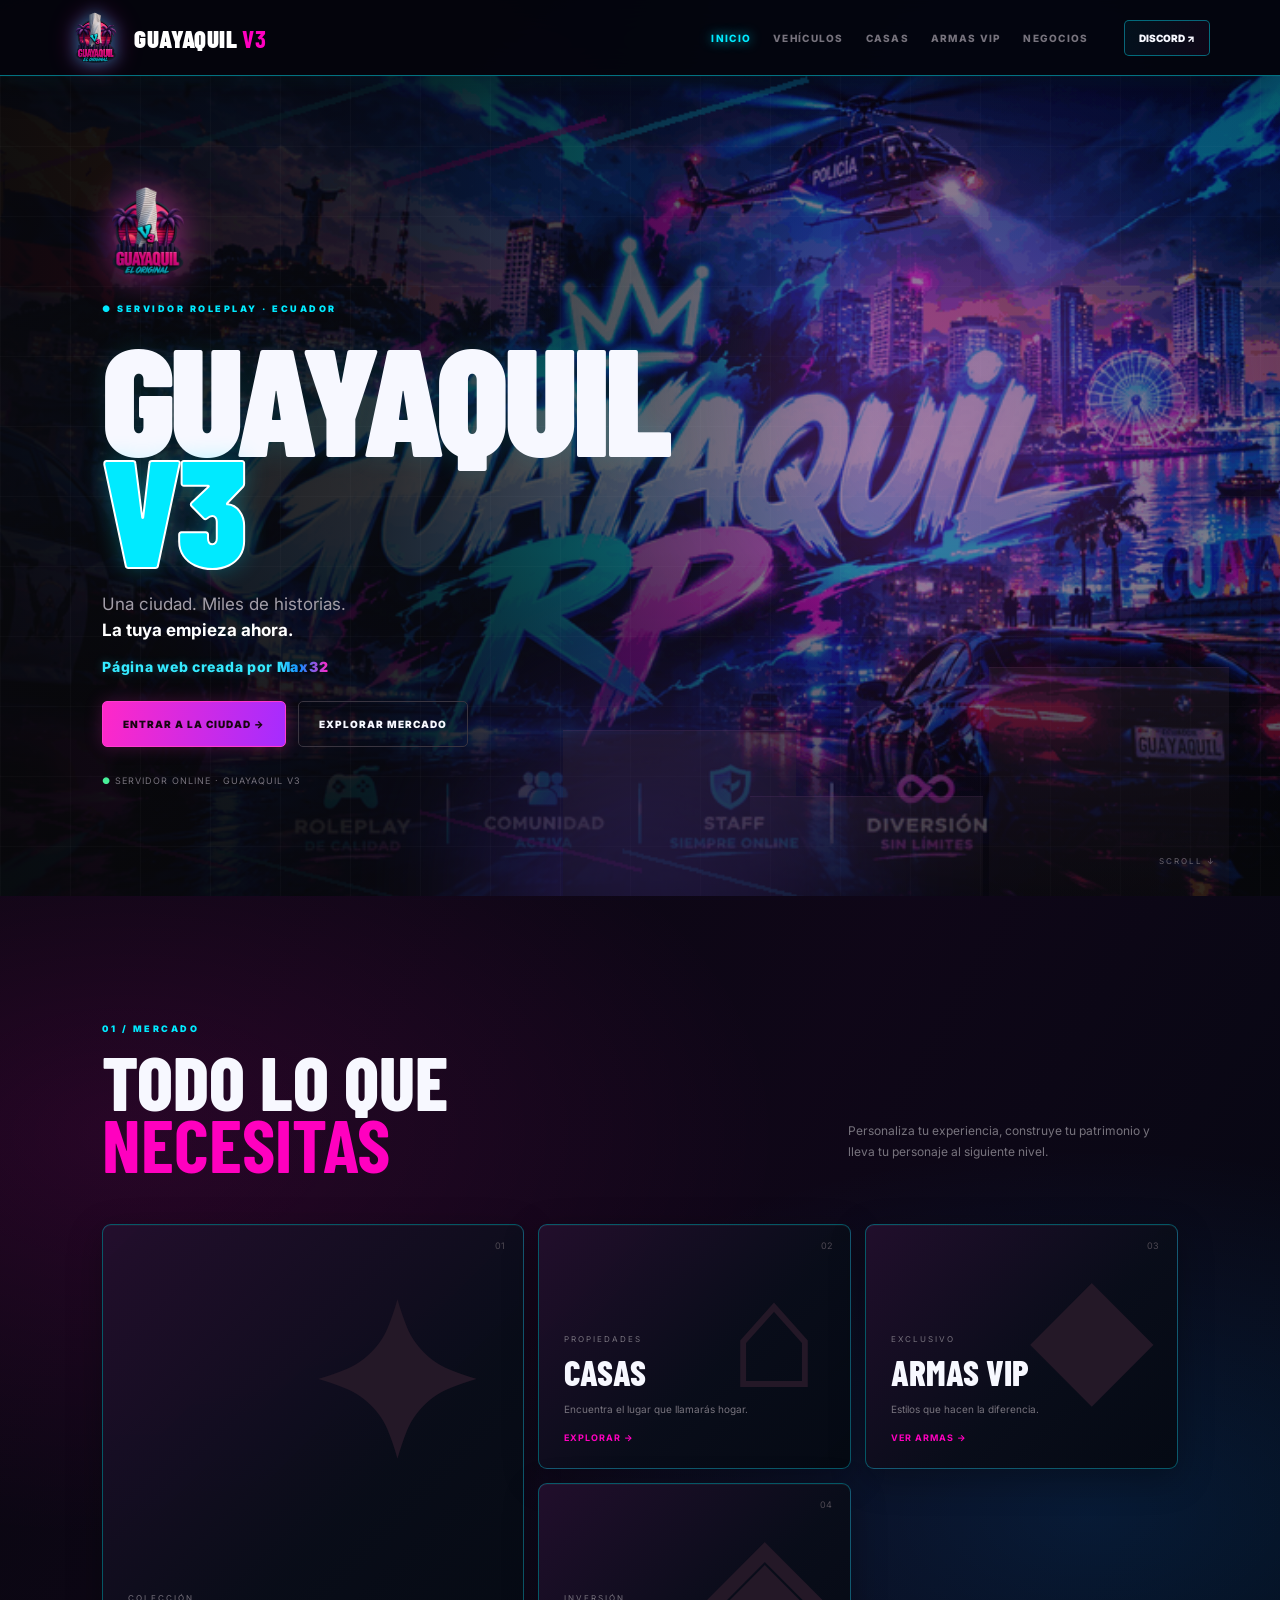
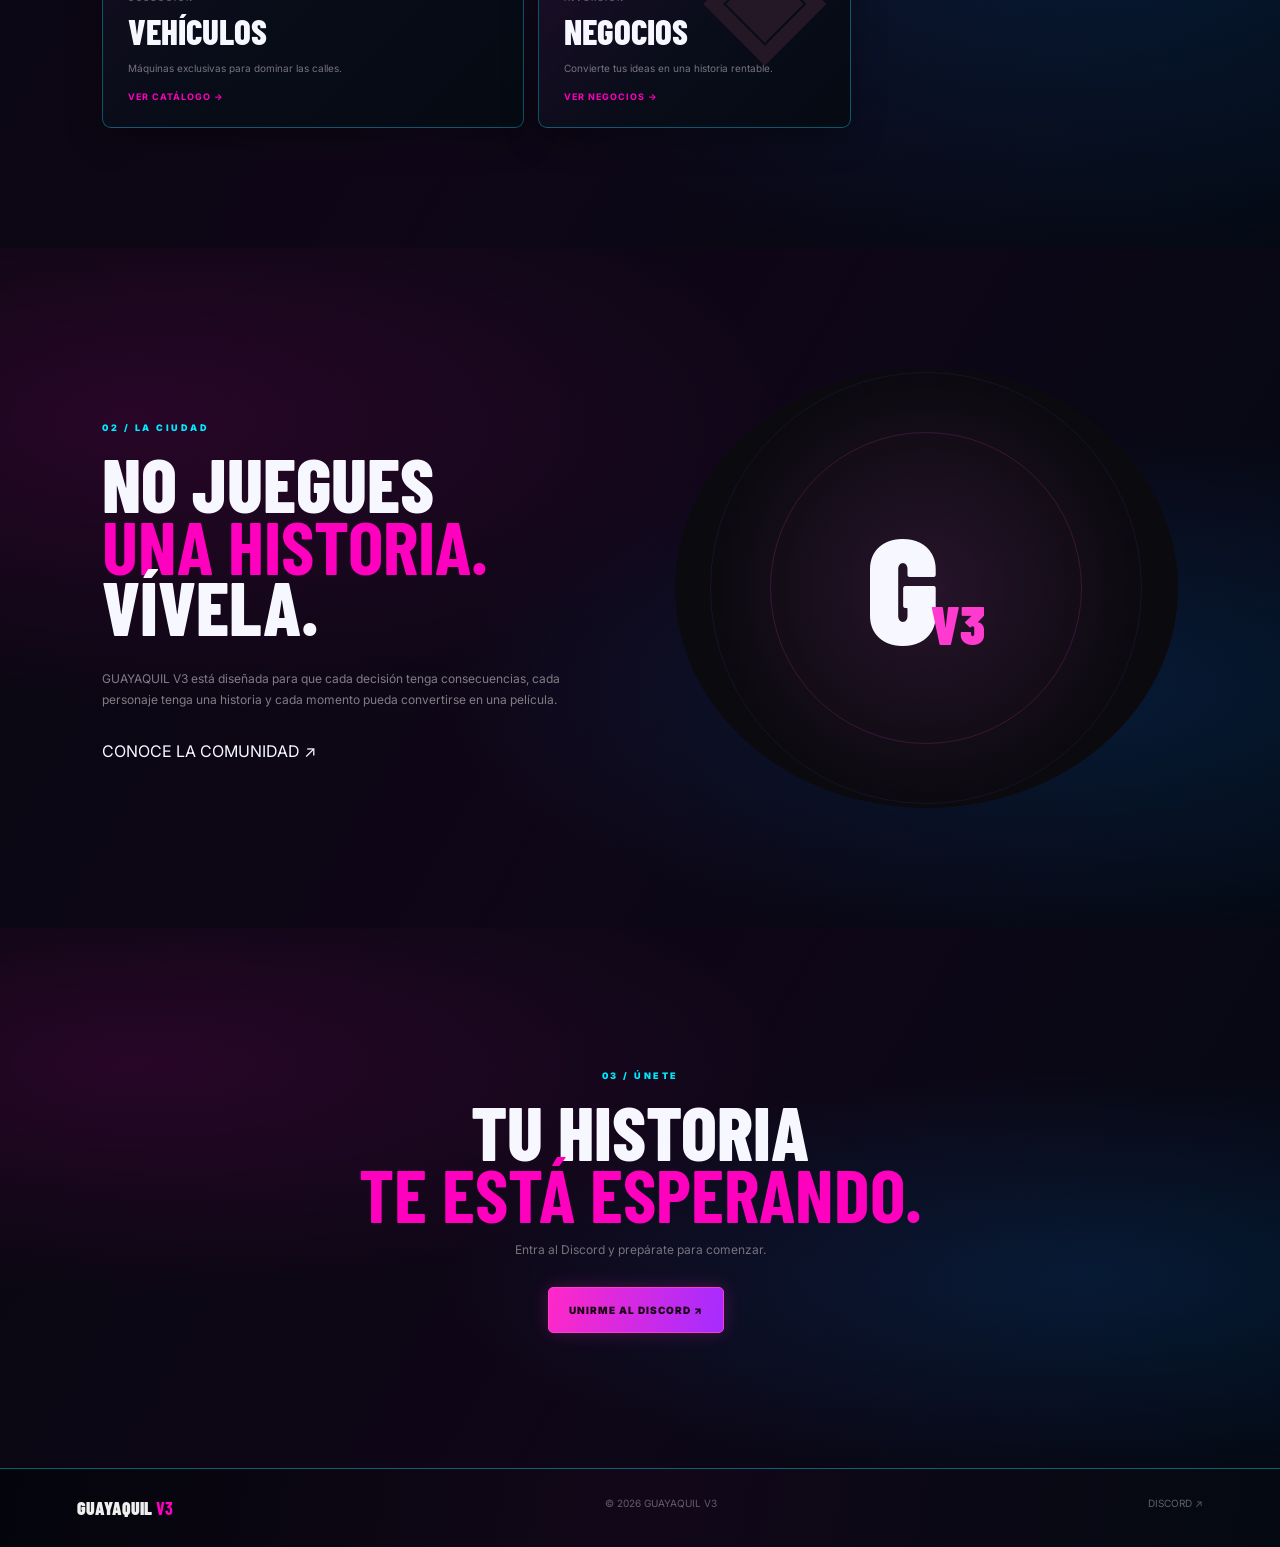
==== commit 06d35831: "Add files via upload" ====
--- a/index.html
+++ b/index.html
@@ -2,179 +2,214 @@
 <!doctype html>
 <html lang="es">
 <head>
-  <meta charset="utf-8">
-  <meta name="viewport" content="width=device-width,initial-scale=1">
-  <title>GUAYAQUIL V3 — Tu historia comienza aquí</title>
-  <link rel="stylesheet" href="css/style.css">
+    <meta charset="utf-8">
+    <meta name="viewport" content="width=device-width, initial-scale=1">
+    <title>GUAYAQUIL V3 — Tu historia comienza aquí</title>
+    <link rel="stylesheet" href="css/style.css">
 </head>
+
 <body>
 
 <header class="nav">
-  <a class="logo" href="index.html">
-    <img src="assets/guayaquilv3logo.png" alt="Logo GUAYAQUIL V3">
-    <span>GUAYAQUIL <b>V3</b></span>
-  </a>
-
-  <nav>
-    <a class="active" href="index.html">INICIO</a>
-    <a href="vehiculos.html">VEHÍCULOS</a>
-    <a href="casas.html">CASAS</a>
-    <a href="armas-vip.html">ARMAS VIP</a>
-    <a href="negocios.html">NEGOCIOS</a>
-  </nav>
-
-  <a class="discord" href="https://discord.gg/Q2Tde4Y6R" target="_blank">
-    DISCORD ↗
-  </a>
+    <a class="logo" href="index.html">
+        <img src="assets/guayaquilv3logo.png" alt="Logo GUAYAQUIL V3">
+        <span>GUAYAQUIL <b>V3</b></span>
+    </a>
+
+    <nav>
+        <a class="active" href="index.html">INICIO</a>
+        <a href="vehiculos.html">VEHÍCULOS</a>
+        <a href="casas.html">CASAS</a>
+        <a href="armas-vip.html">ARMAS VIP</a>
+        <a href="negocios.html">NEGOCIOS</a>
+    </nav>
+
+    <a class="discord" href="https://discord.gg/Q2Tde4Y6R" target="_blank">
+        DISCORD ↗
+    </a>
 </header>
 
 <section class="hero">
-  <img class="heroBanner" src="assets/guayaquil-rp-banner.gif" alt="" aria-hidden="true">
-  <div class="grid"></div>
-  <div class="orb o1"></div>
-  <div class="orb o2"></div>
-  <div class="city"><i></i><i></i><i></i></div>
-
-  <div class="heroText">
-    <img class="heroLogo" src="assets/guayaquilv3logo.png" alt="Logo oficial de GUAYAQUIL V3">
-
-    <small>● SERVIDOR ROLEPLAY · ECUADOR</small>
-
-    <h1>GUAYAQUIL<br><em>V3</em></h1>
-
-    <p>
-      Una ciudad. Miles de historias.<br>
-      <strong>La tuya empieza ahora.</strong>
-    </p>
-
-    <div style="margin:12px 0 18px;font-size:12px;letter-spacing:1px;color:rgba(255,255,255,.75);">
-      Página web creada por
-      <strong style="color:#35eaff;">Max32</strong>
-    </div>
+
+    <img class="heroBanner"
+         src="assets/guayaquil-rp-banner.gif"
+         alt=""
+         aria-hidden="true">
+
+    <div class="grid"></div>
+    <div class="orb o1"></div>
+    <div class="orb o2"></div>
+
+    <div class="city">
+        <i></i>
+        <i></i>
+        <i></i>
+    </div>
+
+    <div class="heroText">
+
+        <img class="heroLogo"
+             src="assets/guayaquilv3logo.png"
+             alt="Logo oficial de GUAYAQUIL V3">
+
+        <small>● SERVIDOR ROLEPLAY · ECUADOR</small>
+
+        <h1>
+            GUAYAQUIL<br>
+            <em>V3</em>
+        </h1>
+
+        <p>
+            Una ciudad. Miles de historias.<br>
+            <strong>La tuya empieza ahora.</strong>
+        </p>
+
+        <div class="credit-max32">
+            Página web creada por <span>Max32</span>
+        </div>
+
+        <div>
+            <a class="btn pink"
+               href="https://cfx.re/join/gaa9gjq">
+                ENTRAR A LA CIUDAD →
+            </a>
+
+            <a class="btn" href="#mercado">
+                EXPLORAR MERCADO
+            </a>
+        </div>
+
+        <label>● SERVIDOR ONLINE · GUAYAQUIL V3</label>
+
+    </div>
+
+    <span class="scroll">SCROLL ↓</span>
+
+</section>
+
+<section class="market" id="mercado">
+
+    <small>01 / MERCADO</small>
+
+    <div class="title">
+        <h2>
+            TODO LO QUE<br>
+            <b>NECESITAS</b>
+        </h2>
+
+        <p>
+            Personaliza tu experiencia, construye tu patrimonio
+            y lleva tu personaje al siguiente nivel.
+        </p>
+    </div>
+
+    <div class="cards">
+
+        <a class="card big" href="vehiculos.html">
+            <span>01</span>
+            <i>✦</i>
+            <div>
+                <small>COLECCIÓN</small>
+                <h3>VEHÍCULOS</h3>
+                <p>Máquinas exclusivas para dominar las calles.</p>
+                <b>VER CATÁLOGO →</b>
+            </div>
+        </a>
+
+        <a class="card" href="casas.html">
+            <span>02</span>
+            <i>⌂</i>
+            <div>
+                <small>PROPIEDADES</small>
+                <h3>CASAS</h3>
+                <p>Encuentra el lugar que llamarás hogar.</p>
+                <b>EXPLORAR →</b>
+            </div>
+        </a>
+
+        <a class="card" href="armas-vip.html">
+            <span>03</span>
+            <i>◆</i>
+            <div>
+                <small>EXCLUSIVO</small>
+                <h3>ARMAS VIP</h3>
+                <p>Estilos que hacen la diferencia.</p>
+                <b>VER ARMAS →</b>
+            </div>
+        </a>
+
+        <a class="card" href="negocios.html">
+            <span>04</span>
+            <i>◈</i>
+            <div>
+                <small>INVERSIÓN</small>
+                <h3>NEGOCIOS</h3>
+                <p>Convierte tus ideas en una historia rentable.</p>
+                <b>VER NEGOCIOS →</b>
+            </div>
+        </a>
+
+    </div>
+
+</section>
+
+<section class="story">
 
     <div>
-      <a class="btn pink" href="https://cfx.re/join/gaa9gjq" target="_blank">
-        ENTRAR A LA CIUDAD →
-      </a>
-
-      <a class="btn" href="#mercado">
-        EXPLORAR MERCADO
-      </a>
-    </div>
-
-    <label>● SERVIDOR ONLINE · GUAYAQUIL V3</label>
-  </div>
-
-  <span class="scroll">SCROLL ↓</span>
-</section>
-
-<section class="market" id="mercado">
-  <small>01 / MERCADO</small>
-
-  <div class="title">
-    <h2>TODO LO QUE<br><b>NECESITAS</b></h2>
-    <p>
-      Personaliza tu experiencia, construye tu patrimonio
-      y lleva tu personaje al siguiente nivel.
-    </p>
-  </div>
-
-  <div class="cards">
-
-    <a class="card big" href="vehiculos.html">
-      <span>01</span>
-      <i>✦</i>
-      <div>
-        <small>COLECCIÓN</small>
-        <h3>VEHÍCULOS</h3>
-        <p>Máquinas exclusivas para dominar las calles.</p>
-        <b>VER CATÁLOGO →</b>
-      </div>
-    </a>
-
-    <a class="card" href="casas.html">
-      <span>02</span>
-      <i>⌂</i>
-      <div>
-        <small>PROPIEDADES</small>
-        <h3>CASAS</h3>
-        <p>Encuentra el lugar que llamarás hogar.</p>
-        <b>EXPLORAR →</b>
-      </div>
-    </a>
-
-    <a class="card" href="armas-vip.html">
-      <span>03</span>
-      <i>◆</i>
-      <div>
-        <small>EXCLUSIVO</small>
-        <h3>ARMAS VIP</h3>
-        <p>Estilos que hacen la diferencia.</p>
-        <b>VER ARMAS →</b>
-      </div>
-    </a>
-
-    <a class="card" href="negocios.html">
-      <span>04</span>
-      <i>◈</i>
-      <div>
-        <small>INVERSIÓN</small>
-        <h3>NEGOCIOS</h3>
-        <p>Convierte tus ideas en una historia rentable.</p>
-        <b>VER NEGOCIOS →</b>
-      </div>
-    </a>
-
-  </div>
-</section>
-
-<section class="story">
-  <div>
-    <small>02 / LA CIUDAD</small>
+        <small>02 / LA CIUDAD</small>
+
+        <h2>
+            NO JUEGUES<br>
+            <b>UNA HISTORIA.</b><br>
+            VÍVELA.
+        </h2>
+
+        <p>
+            GUAYAQUIL V3 está diseñada para que cada decisión
+            tenga consecuencias, cada personaje tenga una
+            historia y cada momento pueda convertirse en una película.
+        </p>
+
+        <a href="https://discord.gg/Q2Tde4Y6R" target="_blank">
+            CONOCE LA COMUNIDAD ↗
+        </a>
+    </div>
+
+    <div class="seal">
+        <div>G<span>V3</span></div>
+    </div>
+
+</section>
+
+<section class="cta">
+
+    <small>03 / ÚNETE</small>
 
     <h2>
-      NO JUEGUES<br>
-      <b>UNA HISTORIA.</b><br>
-      VÍVELA.
+        TU HISTORIA<br>
+        <b>TE ESTÁ ESPERANDO.</b>
     </h2>
 
-    <p>
-      GUAYAQUIL V3 está diseñada para que cada decisión
-      tenga consecuencias, cada personaje tenga una historia
-      y cada momento pueda convertirse en una película.
-    </p>
+    <p>Entra al Discord y prepárate para comenzar.</p>
+
+    <a class="btn pink"
+       href="https://discord.gg/Q2Tde4Y6R"
+       target="_blank">
+        UNIRME AL DISCORD ↗
+    </a>
+
+</section>
+
+<footer>
+
+    <strong>GUAYAQUIL <b>V3</b></strong>
+
+    <span>© 2026 GUAYAQUIL V3</span>
 
     <a href="https://discord.gg/Q2Tde4Y6R" target="_blank">
-      CONOCE LA COMUNIDAD ↗
-    </a>
-  </div>
-
-  <div class="seal">
-    <div>G<span>V3</span></div>
-  </div>
-</section>
-
-<section class="cta">
-  <small>03 / ÚNETE</small>
-
-  <h2>
-    TU HISTORIA<br>
-    <b>TE ESTÁ ESPERANDO.</b>
-  </h2>
-
-  <p>Entra al Discord y prepárate para comenzar.</p>
-
-  <a class="btn pink" href="https://discord.gg/Q2Tde4Y6R" target="_blank">
-    UNIRME AL DISCORD ↗
-  </a>
-</section>
-
-<footer>
-  <strong>GUAYAQUIL <b>V3</b></strong>
-  <span>© 2026 GUAYAQUIL V3</span>
-  <a href="https://discord.gg/Q2Tde4Y6R" target="_blank">
-    DISCORD ↗
-  </a>
+        DISCORD ↗
+    </a>
+
 </footer>
 
 </body>
